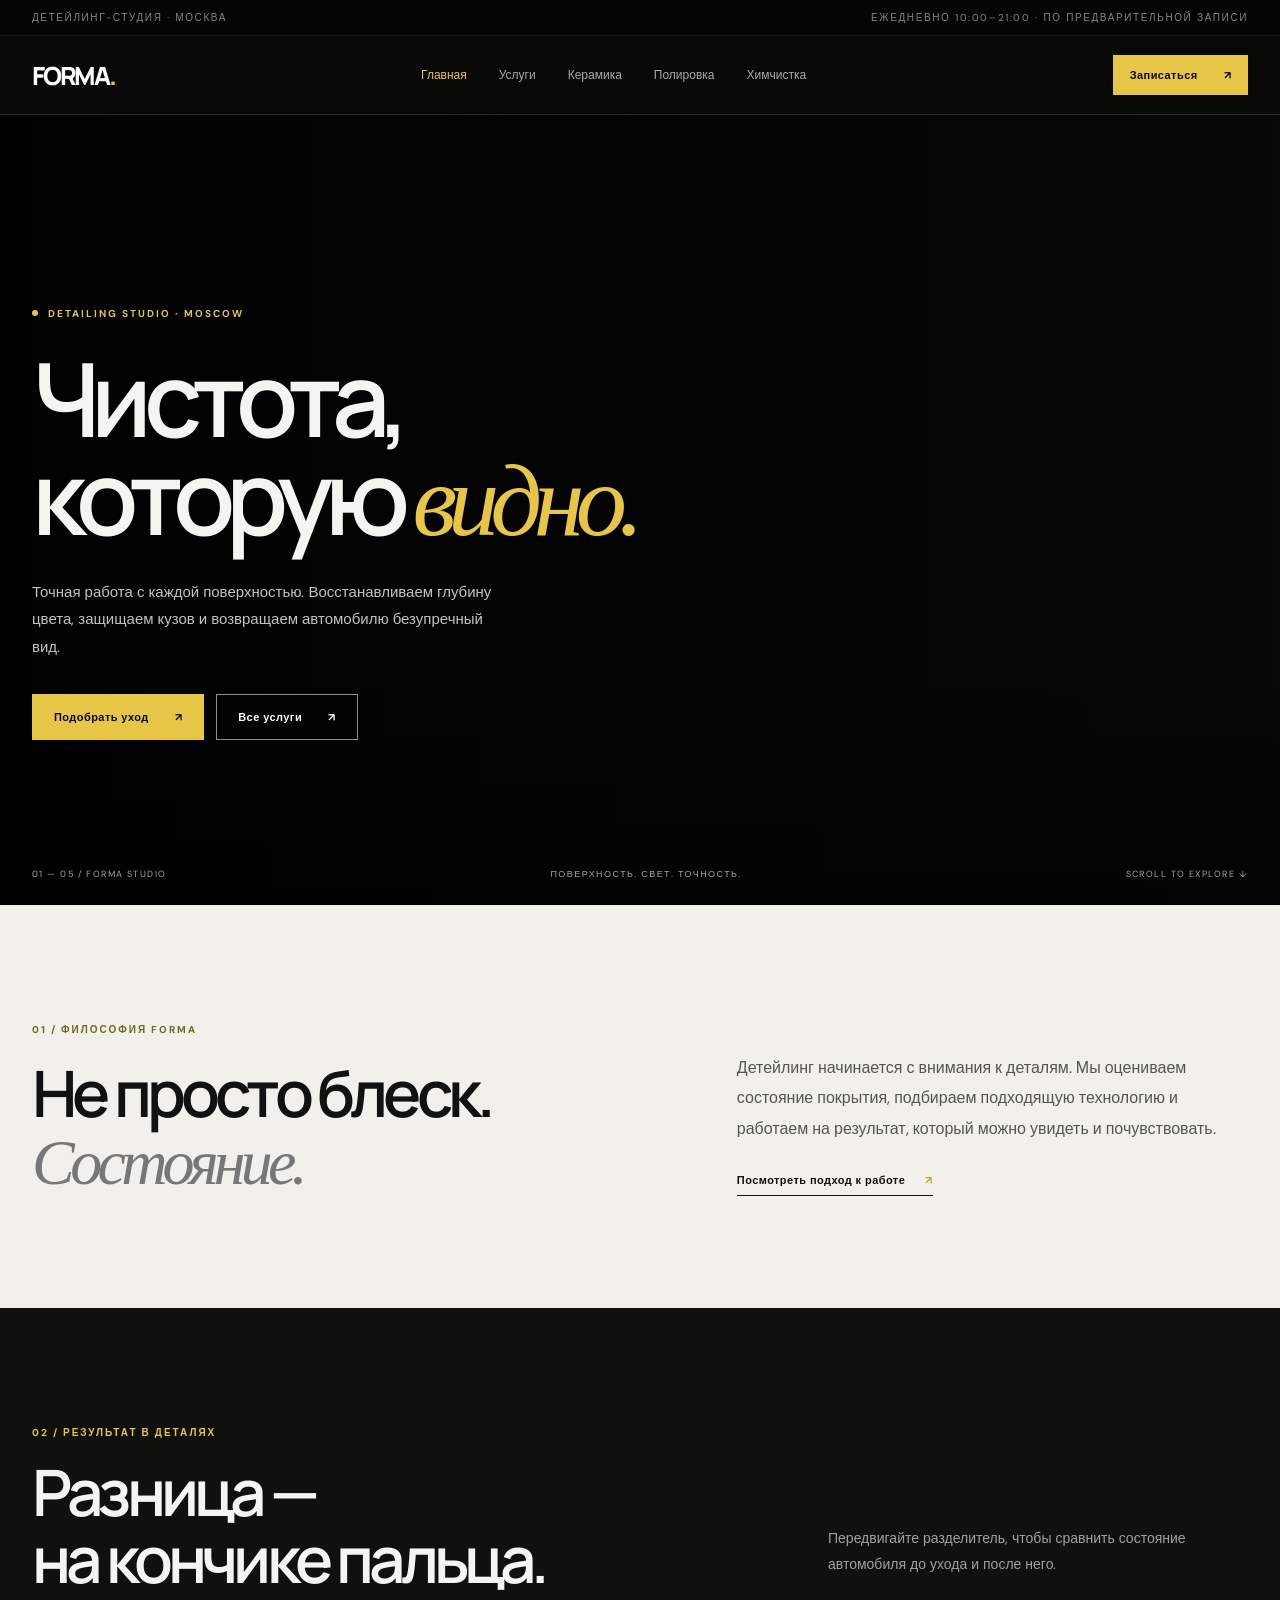
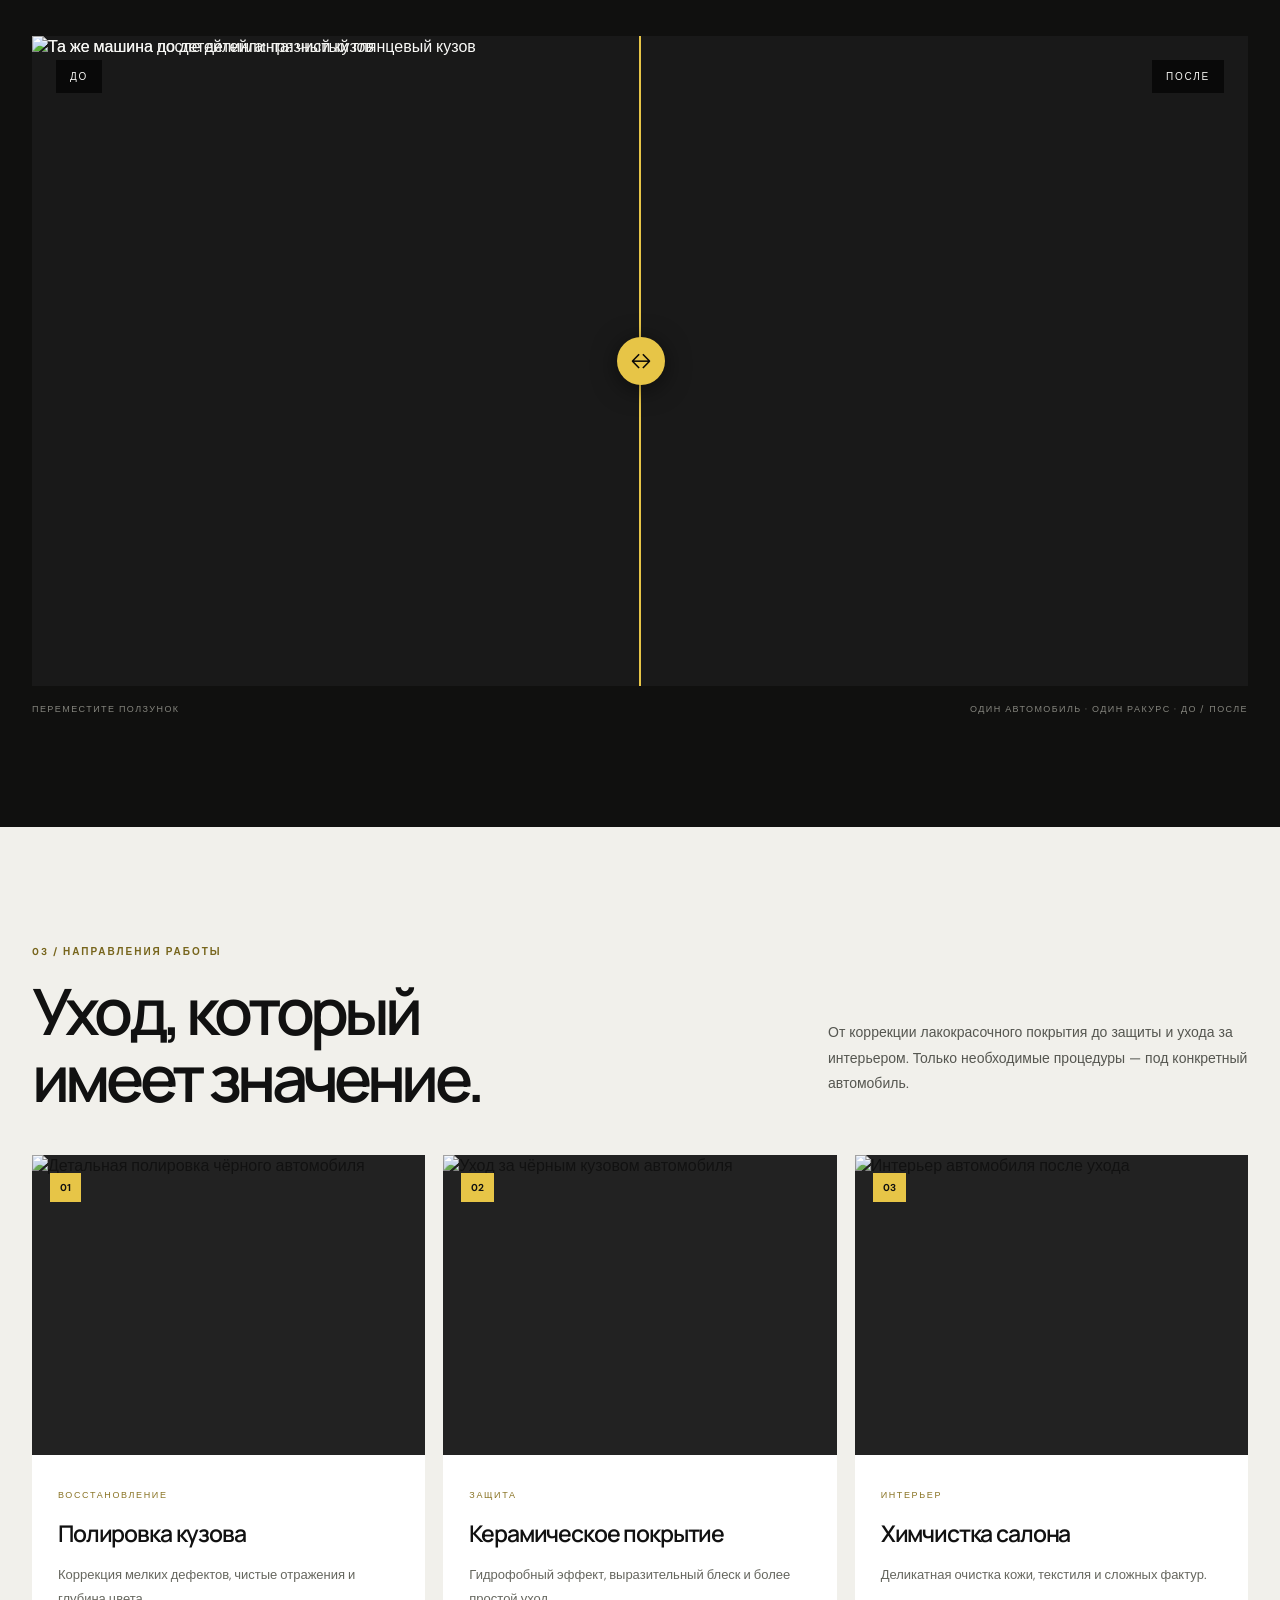
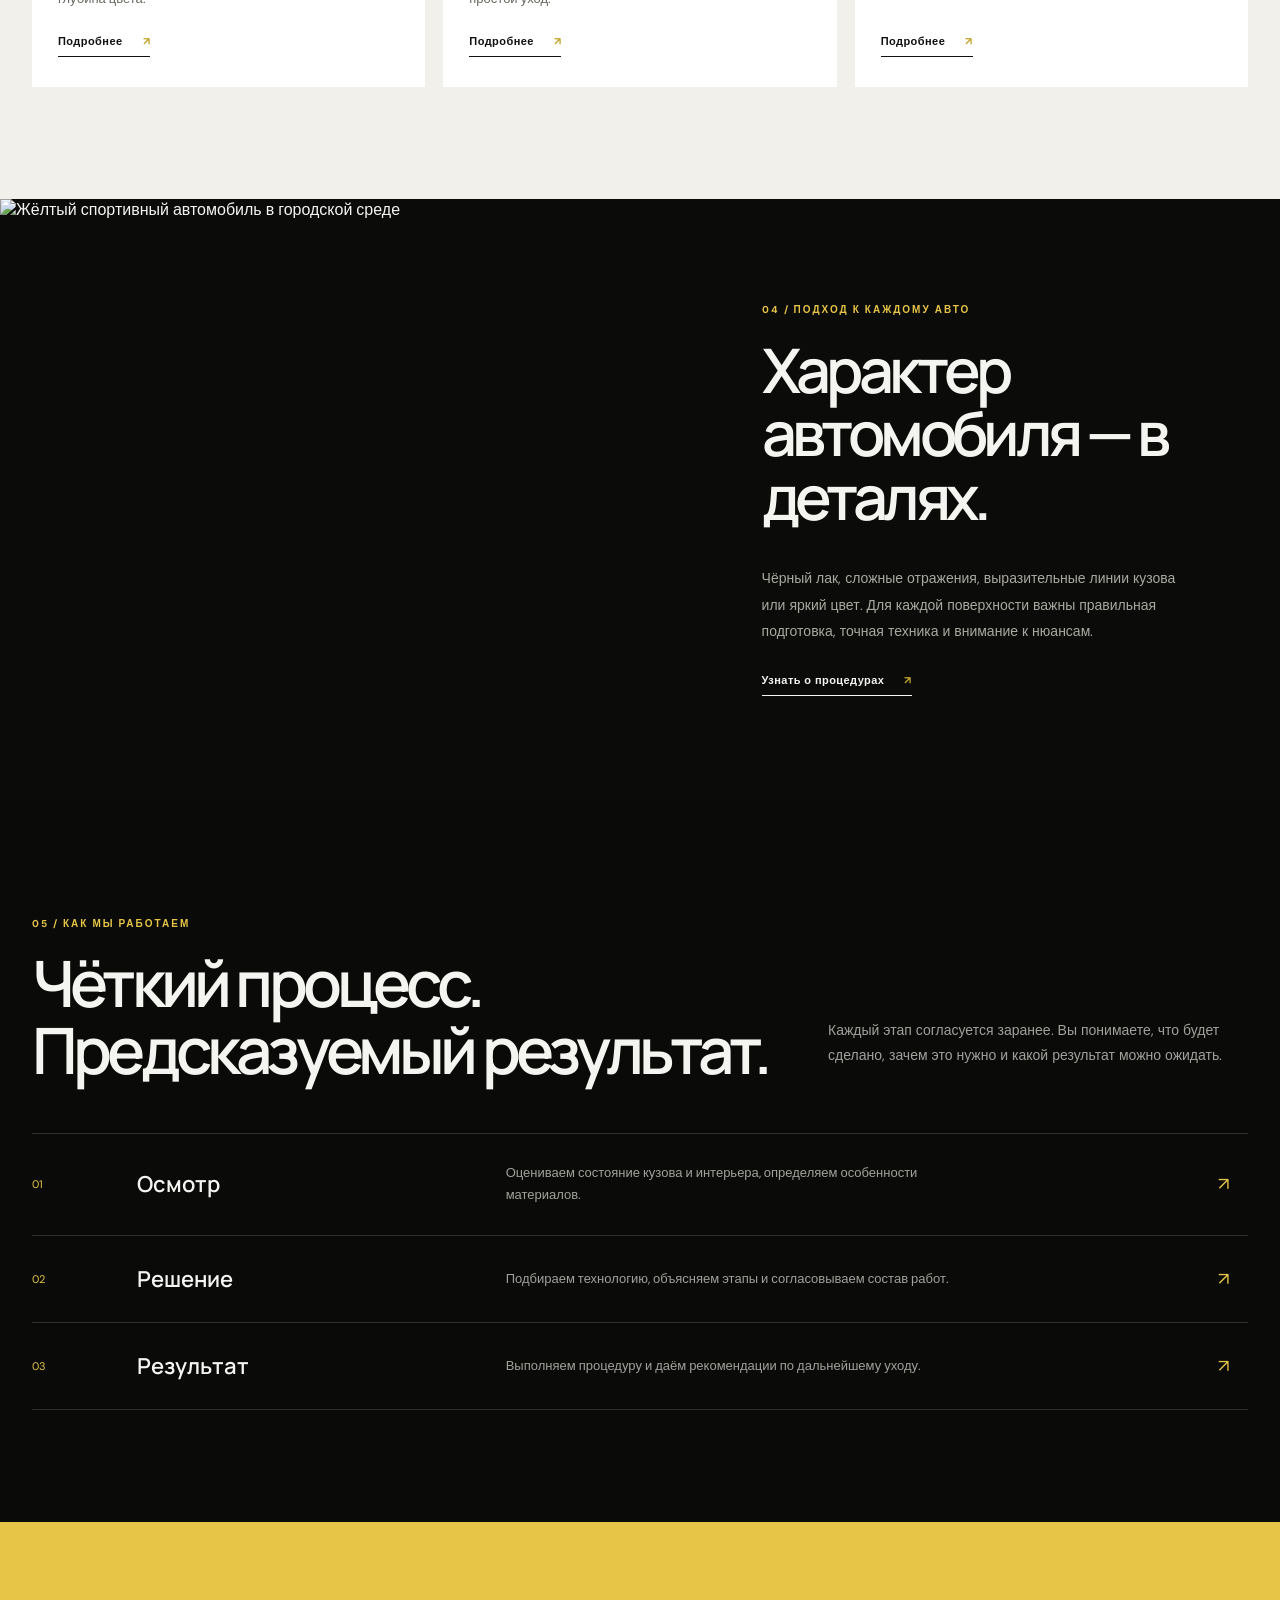
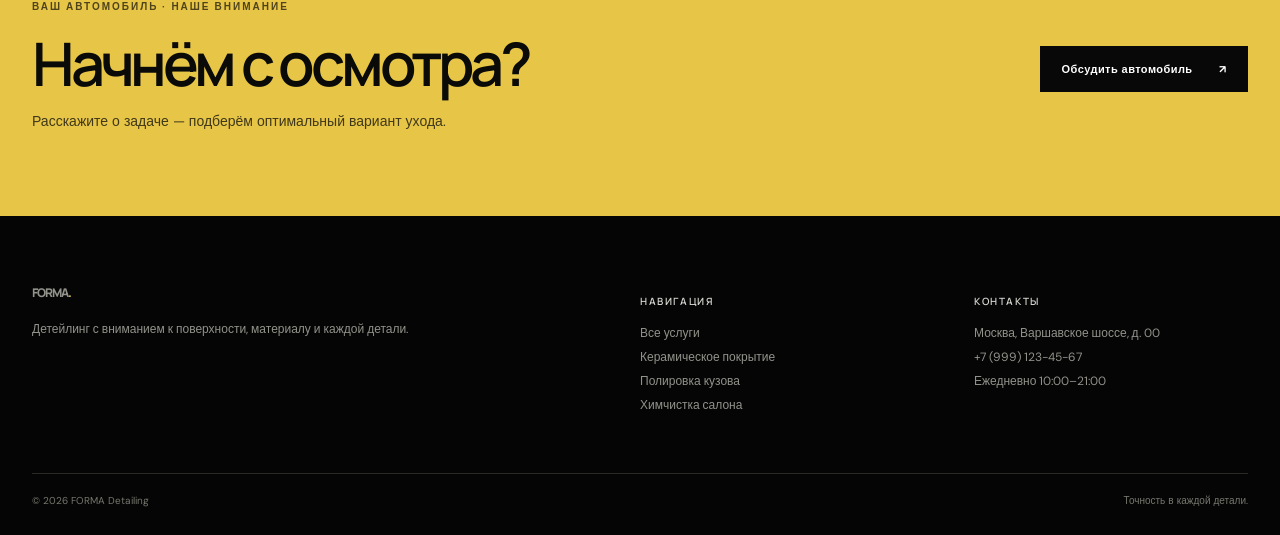
==== index.html @ 7f5dccc5 "Fix before and after comparison to use the same vehicle" ====
<!doctype html>
<html lang="ru">
<head>
  <meta charset="utf-8">
  <meta name="viewport" content="width=device-width,initial-scale=1">
  <title>FORMA Detailing — детейлинг и защита автомобиля в Москве</title>
  <meta name="description" content="Профессиональный детейлинг автомобилей в Москве: полировка кузова, керамическое покрытие и уход за интерьером. Точный подход к каждой поверхности.">
  <meta name="theme-color" content="#080808">
  <link rel="preconnect" href="https://fonts.googleapis.com">
  <link rel="preconnect" href="https://fonts.gstatic.com" crossorigin>
  <link href="https://fonts.googleapis.com/css2?family=DM+Sans:wght@400;500;600;700&family=Manrope:wght@400;500;600;700;800&display=swap" rel="stylesheet">
  <link rel="stylesheet" href="assets/css/style.css">
</head>
<body>
  <div class="topline"><div class="container"><span>Детейлинг-студия · Москва</span><span>Ежедневно 10:00–21:00 · По предварительной записи</span></div></div>
  <header class="header">
    <div class="container nav">
      <a class="logo" href="index.html" aria-label="FORMA — главная">FORMA<span>.</span></a>
      <button class="menu-toggle" aria-label="Открыть меню" aria-expanded="false">☰</button>
      <nav class="navlinks" aria-label="Основная навигация">
        <a class="active" href="index.html">Главная</a><a href="services.html">Услуги</a><a href="ceramic.html">Керамика</a><a href="polishing.html">Полировка</a><a href="interior.html">Химчистка</a>
      </nav>
      <button class="nav-cta" data-open-modal>Записаться <span>↗</span></button>
    </div>
  </header>
  <main>
    <section class="hero">
      <video class="hero-video" autoplay muted loop playsinline preload="metadata" poster="https://images.pexels.com/videos/6872095/pexels-photo-6872095.jpeg?auto=compress&cs=tinysrgb&w=1600">
        <source src="https://videos.pexels.com/video-files/6872070/6872070-hd_1920_1080_25fps.mp4" type="video/mp4">
      </video>
      <div class="hero-shade"></div>
      <div class="hero-content container">
        <div class="hero-copy">
          <span class="eyebrow"><i></i> DETAILING STUDIO · MOSCOW</span>
          <h1>Чистота,<br>которую <em>видно.</em></h1>
          <p>Точная работа с каждой поверхностью. Восстанавливаем глубину цвета, защищаем кузов и возвращаем автомобилю безупречный вид.</p>
          <div class="hero-actions"><button class="btn light" data-open-modal>Подобрать уход <span>↗</span></button><a class="btn outline" href="services.html">Все услуги <span>↗</span></a></div>
        </div>
      </div>
      <div class="hero-bottom container"><span>01 — 05 / FORMA STUDIO</span><span>ПОВЕРХНОСТЬ. СВЕТ. ТОЧНОСТЬ.</span><span>SCROLL TO EXPLORE ↓</span></div>
    </section>

    <section class="intro-section section">
      <div class="container intro-grid">
        <div><span class="eyebrow">01 / ФИЛОСОФИЯ FORMA</span><h2>Не просто блеск.<br><span>Состояние.</span></h2></div>
        <div class="intro-copy"><p>Детейлинг начинается с внимания к деталям. Мы оцениваем состояние покрытия, подбираем подходящую технологию и работаем на результат, который можно увидеть и почувствовать.</p><a class="text-link" href="services.html">Посмотреть подход к работе <span>↗</span></a></div>
      </div>
    </section>

    <section class="compare-section section">
      <div class="container">
        <div class="section-head"><div><span class="eyebrow">02 / РЕЗУЛЬТАТ В ДЕТАЛЯХ</span><h2>Разница —<br>на кончике пальца.</h2></div><p class="section-intro">Передвигайте разделитель, чтобы сравнить состояние автомобиля до ухода и после него.</p></div>
        <div class="compare" data-compare style="--split:50%">
          <img class="compare-after" src="https://turboflomobiledetailing.com/assets/gallery-exterior-D39Kp4Ha.jpg" alt="Та же машина после детейлинга: чистый глянцевый кузов">
          <div class="compare-before"><img src="https://turboflomobiledetailing.com/assets/gallery-exterior-D39Kp4Ha.jpg" alt="Та же машина до детейлинга: грязный кузов"></div>
          <span class="compare-label before-label">ДО</span><span class="compare-label after-label">ПОСЛЕ</span>
          <div class="compare-line"><span>↔</span></div>
          <input class="compare-range" type="range" min="0" max="100" value="50" aria-label="Сравнить состояние автомобиля до и после ухода">
        </div>
        <div class="compare-caption"><span>ПЕРЕМЕСТИТЕ ПОЛЗУНОК</span><span>ОДИН АВТОМОБИЛЬ · ОДИН РАКУРС · ДО / ПОСЛЕ</span></div>
      </div>
    </section>

    <section class="services-section section">
      <div class="container">
        <div class="section-head"><div><span class="eyebrow">03 / НАПРАВЛЕНИЯ РАБОТЫ</span><h2>Уход, который<br>имеет значение.</h2></div><p class="section-intro">От коррекции лакокрасочного покрытия до защиты и ухода за интерьером. Только необходимые процедуры — под конкретный автомобиль.</p></div>
        <div class="grid service-grid">
          <article class="card"><a class="card-image" href="polishing.html"><img src="https://images.pexels.com/videos/6159281/pexels-photo-6159281.jpeg?auto=compress&cs=tinysrgb&w=1000" alt="Детальная полировка чёрного автомобиля"><span>01</span></a><div class="card-body"><span class="card-kicker">ВОССТАНОВЛЕНИЕ</span><h3>Полировка кузова</h3><p>Коррекция мелких дефектов, чистые отражения и глубина цвета.</p><a class="text-link" href="polishing.html">Подробнее <span>↗</span></a></div></article>
          <article class="card"><a class="card-image" href="ceramic.html"><img src="https://images.pexels.com/photos/4870740/pexels-photo-4870740.jpeg?auto=compress&cs=tinysrgb&w=1000" alt="Уход за чёрным кузовом автомобиля"><span>02</span></a><div class="card-body"><span class="card-kicker">ЗАЩИТА</span><h3>Керамическое покрытие</h3><p>Гидрофобный эффект, выразительный блеск и более простой уход.</p><a class="text-link" href="ceramic.html">Подробнее <span>↗</span></a></div></article>
          <article class="card"><a class="card-image" href="interior.html"><img src="https://images.pexels.com/photos/34404465/pexels-photo-34404465.jpeg?auto=compress&cs=tinysrgb&w=1000" alt="Интерьер автомобиля после ухода"><span>03</span></a><div class="card-body"><span class="card-kicker">ИНТЕРЬЕР</span><h3>Химчистка салона</h3><p>Деликатная очистка кожи, текстиля и сложных фактур.</p><a class="text-link" href="interior.html">Подробнее <span>↗</span></a></div></article>
        </div>
      </div>
    </section>

    <section class="feature-section">
      <div class="feature-image"><img src="https://images.pexels.com/photos/17658685/pexels-photo-17658685.jpeg?auto=compress&cs=tinysrgb&w=1600" alt="Жёлтый спортивный автомобиль в городской среде"></div>
      <div class="feature-copy"><span class="eyebrow">04 / ПОДХОД К КАЖДОМУ АВТО</span><h2>Характер автомобиля — в деталях.</h2><p>Чёрный лак, сложные отражения, выразительные линии кузова или яркий цвет. Для каждой поверхности важны правильная подготовка, точная техника и внимание к нюансам.</p><a class="text-link" href="services.html">Узнать о процедурах <span>↗</span></a></div>
    </section>

    <section class="process-section section">
      <div class="container"><div class="section-head"><div><span class="eyebrow">05 / КАК МЫ РАБОТАЕМ</span><h2>Чёткий процесс.<br>Предсказуемый результат.</h2></div><p class="section-intro">Каждый этап согласуется заранее. Вы понимаете, что будет сделано, зачем это нужно и какой результат можно ожидать.</p></div>
        <div class="process-list"><div class="process-item"><span>01</span><h3>Осмотр</h3><p>Оцениваем состояние кузова и интерьера, определяем особенности материалов.</p><b>↗</b></div><div class="process-item"><span>02</span><h3>Решение</h3><p>Подбираем технологию, объясняем этапы и согласовываем состав работ.</p><b>↗</b></div><div class="process-item"><span>03</span><h3>Результат</h3><p>Выполняем процедуру и даём рекомендации по дальнейшему уходу.</p><b>↗</b></div></div>
      </div>
    </section>

    <section class="cta-section"><div class="container cta-inner"><div><span class="eyebrow">ВАШ АВТОМОБИЛЬ · НАШЕ ВНИМАНИЕ</span><h2>Начнём с осмотра?</h2><p>Расскажите о задаче — подберём оптимальный вариант ухода.</p></div><button class="btn light" data-open-modal>Обсудить автомобиль <span>↗</span></button></div></section>
  </main>
  <footer class="footer"><div class="container"><div class="footer-grid"><div><a class="logo" href="index.html">FORMA<span>.</span></a><p>Детейлинг с вниманием к поверхности, материалу и каждой детали.</p></div><div><h4>НАВИГАЦИЯ</h4><p><a href="services.html">Все услуги</a><br><a href="ceramic.html">Керамическое покрытие</a><br><a href="polishing.html">Полировка кузова</a><br><a href="interior.html">Химчистка салона</a></p></div><div><h4>КОНТАКТЫ</h4><p>Москва, Варшавское шоссе, д. 00<br>+7 (999) 123-45-67<br>Ежедневно 10:00–21:00</p></div></div><div class="footer-bottom"><span>© <span data-year></span> FORMA Detailing</span><span>Точность в каждой детали.</span></div></div></footer>
  <div class="mobile-cta"><button class="btn light" data-open-modal>Записаться на консультацию</button></div>
  <div class="modal" role="dialog" aria-modal="true" aria-label="Запись на услугу"><div class="modal-panel"><button class="modal-close" data-close-modal aria-label="Закрыть">×</button><span class="eyebrow">FORMA · ЗАПИСЬ</span><h2>Обсудим ваш автомобиль?</h2><p class="section-intro">Оставьте контакты — администратор свяжется с вами и поможет подобрать услугу.</p><form class="form-grid" data-lead-form><label>Ваше имя<input required name="name" placeholder="Как к вам обращаться"></label><label>Телефон<input required name="phone" type="tel" placeholder="+7 (___) ___-__-__"></label><label>Какая услуга интересует?<select name="service"><option>Пока не определился</option><option>Полировка кузова</option><option>Керамическое покрытие</option><option>Химчистка салона</option></select></label><label>Комментарий<textarea name="message" placeholder="Марка автомобиля и ваши пожелания"></textarea></label><button class="btn" type="submit">Отправить заявку</button><div class="form-success">Спасибо! Форма демонстрационная: заявка не отправляется на сервер.</div></form></div></div>
  <script src="assets/js/main.js"></script>
</body>
</html>
---- assets/css/style.css ----
@import url('https://fonts.googleapis.com/css2?family=DM+Sans:wght@400;500;600;700&family=Manrope:wght@400;500;600;700;800&display=swap');
:root{--ink:#f4f4f1;--muted:#a1a19b;--paper:#0a0a09;--surface:#141412;--white:#fff;--accent:#e7c547;--line:rgba(255,255,255,.15);--dark:#050505;--serif:Georgia,serif}
*{box-sizing:border-box}
html{scroll-behavior:smooth}
body{margin:0;background:var(--paper);color:var(--ink);font-family:'DM Sans',sans-serif}
a{color:inherit;text-decoration:none}
img,video{display:block;width:100%;object-fit:cover}
button,input,textarea,select{font:inherit}
button{color:inherit}
.container{width:min(1240px,calc(100% - 64px));margin:auto}
.topline{background:#050505;color:#85857f;font-size:10px;letter-spacing:.16em;text-transform:uppercase;padding:11px 0;border-bottom:1px solid rgba(255,255,255,.08)}
.topline .container{display:flex;justify-content:space-between;gap:20px}
.header{position:sticky;top:0;z-index:30;background:rgba(8,8,7,.88);backdrop-filter:blur(18px);border-bottom:1px solid var(--line)}
.nav{height:78px;display:flex;align-items:center;justify-content:space-between;gap:26px}
.logo{font:800 25px Manrope,sans-serif;letter-spacing:-.09em;color:#fff}
.logo span{color:var(--accent)}
.navlinks{display:flex;gap:32px;font-size:12px;color:#aaa}
.navlinks a{transition:color .2s}
.navlinks a:hover,.navlinks a.active{color:var(--accent)}
.nav-cta,.btn{display:inline-flex;align-items:center;justify-content:center;gap:26px;background:var(--accent);color:#090909;padding:15px 21px;border:1px solid var(--accent);cursor:pointer;font-size:11px;font-weight:700;letter-spacing:.04em;transition:background .2s,color .2s,transform .2s}
.nav-cta{padding:12px 16px}
.nav-cta:hover,.btn:hover{background:#f2d86e;transform:translateY(-2px)}
.menu-toggle{display:none;background:none;border:0;font-size:24px}
.eyebrow{display:inline-flex;align-items:center;gap:10px;font-size:10px;letter-spacing:.2em;text-transform:uppercase;color:var(--accent);font-weight:700}
.eyebrow i{display:inline-block;width:6px;height:6px;border-radius:50%;background:var(--accent)}
.hero{height:min(790px,calc(100vh - 100px));min-height:650px;position:relative;display:flex;align-items:center;overflow:hidden;background:#080808}
.hero-video,.hero-shade{position:absolute;inset:0;width:100%;height:100%}
.hero-video{object-fit:cover;object-position:center 48%;filter:brightness(.58) saturate(.72)}
.hero-shade{background:linear-gradient(90deg,rgba(0,0,0,.88) 0%,rgba(0,0,0,.55) 42%,rgba(0,0,0,.1) 100%),linear-gradient(0deg,rgba(0,0,0,.66),transparent 30%)}
.hero-content{position:relative;z-index:2;padding-top:20px}
.hero-copy{max-width:650px}
.hero h1{font:600 clamp(58px,8vw,112px)/.96 Manrope,sans-serif;letter-spacing:-.085em;margin:28px 0}
.hero h1 em{font-family:var(--serif);font-weight:400;color:var(--accent)}
.hero p{max-width:480px;color:#c4c4bd;line-height:1.85;font-size:15px}
.hero-actions{display:flex;gap:12px;margin-top:32px;flex-wrap:wrap}
.btn.outline{background:rgba(0,0,0,.15);color:#fff;border-color:rgba(255,255,255,.55)}
.btn.outline:hover{background:#fff;color:#090909}
.hero-bottom{position:absolute;z-index:2;bottom:25px;left:50%;transform:translateX(-50%);display:flex;justify-content:space-between;color:#a5a59f;font-size:9px;letter-spacing:.16em}
.section{padding:112px 0}
.intro-section{background:#f1f0eb;color:#111}
.intro-grid{display:grid;grid-template-columns:1.1fr .9fr;gap:80px;align-items:end}
.intro-section .eyebrow{color:#77651c}
.intro-section h2,.section h2{font:600 clamp(38px,5vw,66px)/1.04 Manrope;letter-spacing:-.075em;margin:22px 0 0}
.intro-section h2 span{font-family:Georgia,serif;font-weight:400;font-style:italic;color:#777}
.intro-copy p{max-width:500px;color:#555650;font-size:16px;line-height:1.9;margin:0 0 24px}
.text-link{display:inline-flex;align-items:center;gap:20px;font-size:11px;font-weight:700;letter-spacing:.04em;border-bottom:1px solid currentColor;padding-bottom:8px}
.text-link span{color:#c4a52d}
.section-head{display:flex;justify-content:space-between;align-items:end;gap:40px;margin-bottom:44px}
.section-head h2{margin-top:18px}
.section-intro{max-width:420px;color:var(--muted);line-height:1.85;font-size:14px}
.compare-section{background:#10100f}
.compare{height:clamp(300px,53vw,650px);position:relative;overflow:hidden;background:#191919;--split:50%;isolation:isolate}
.compare>img,.compare-before,.compare-before img{position:absolute;inset:0;width:100%;height:100%;object-fit:cover}
.compare>img{filter:saturate(.7) contrast(1.05)}
.compare-before{width:var(--split);overflow:hidden;z-index:2;border-right:1px solid var(--accent)}
.compare-before img{width:calc(100vw - 64px);max-width:1240px;object-position:center}
.compare-label{position:absolute;top:24px;z-index:3;background:rgba(0,0,0,.65);padding:10px 14px;font-size:10px;letter-spacing:.18em}
.before-label{left:24px}.after-label{right:24px}
.compare-line{position:absolute;z-index:4;left:var(--split);top:0;bottom:0;width:1px;background:var(--accent);pointer-events:none}
.compare-line span{position:absolute;left:50%;top:50%;transform:translate(-50%,-50%);display:grid;place-items:center;width:48px;height:48px;border-radius:50%;background:var(--accent);color:#080808;font-size:20px;box-shadow:0 4px 24px #0008}
.compare-range{position:absolute;z-index:5;inset:0;width:100%;height:100%;opacity:0;cursor:ew-resize;margin:0}
.compare-caption{display:flex;justify-content:space-between;margin-top:17px;color:#85857e;font-size:9px;letter-spacing:.16em}
.services-section{background:#f1f0eb;color:#111}
.services-section .eyebrow{color:#77651c}
.services-section .section-intro{color:#555650}
.grid{display:grid;grid-template-columns:repeat(3,1fr);gap:18px}
.card{background:#fff;min-width:0}
.card-image{height:300px;overflow:hidden;display:block;position:relative;background:#222}
.card-image img{height:100%;transition:transform .6s;filter:saturate(.72)}
.card:hover .card-image img{transform:scale(1.045)}
.card-image>span{position:absolute;left:18px;top:18px;background:var(--accent);color:#111;padding:8px 10px;font-size:10px;font-weight:700}
.card-body{padding:27px 26px 30px}
.card-kicker{font-size:9px;text-transform:uppercase;letter-spacing:.18em;color:#8a7425}
.card h3{font:600 23px Manrope;letter-spacing:-.05em;margin:14px 0}
.card p{font-size:13px;line-height:1.8;color:#66675f;min-height:48px}
.card .text-link{margin-top:10px}
.feature-section{display:grid;grid-template-columns:1.05fr .95fr;min-height:600px;background:#0b0b0a}
.feature-image{min-height:520px;overflow:hidden}
.feature-image img{height:100%;filter:saturate(.72);transition:transform 1s}
.feature-section:hover .feature-image img{transform:scale(1.025)}
.feature-copy{padding:90px clamp(36px,7vw,110px);display:flex;flex-direction:column;justify-content:center;align-items:flex-start}
.feature-copy h2{font:600 clamp(38px,4.8vw,62px)/1.04 Manrope;letter-spacing:-.075em;margin:22px 0}
.feature-copy p{max-width:440px;color:#aaa99f;font-size:14px;line-height:1.9;margin-bottom:28px}
.process-section{background:#0a0a09}
.process-list{border-top:1px solid var(--line);margin-top:50px}
.process-item{display:grid;grid-template-columns:80px 1fr 2fr 30px;align-items:center;gap:25px;padding:28px 0;border-bottom:1px solid var(--line)}
.process-item>span{font-size:11px;color:var(--accent)}
.process-item h3{font:600 22px Manrope;margin:0}
.process-item p{color:var(--muted);font-size:13px;line-height:1.7;max-width:480px;margin:0}
.process-item b{font-size:18px;color:var(--accent);font-weight:400}
.cta-section{background:var(--accent);color:#0a0a09;padding:72px 0}
.cta-inner{display:flex;justify-content:space-between;align-items:center;gap:40px}
.cta-inner .eyebrow{color:#4f431a}
.cta-inner h2{font:600 clamp(38px,5vw,60px)/1.02 Manrope;letter-spacing:-.07em;margin:18px 0}
.cta-inner p{font-size:14px;color:#403819}
.cta-inner .btn{background:#080808;border-color:#080808;color:#fff;white-space:nowrap}
.footer{background:#050505;color:#eee;padding:65px 0 28px}
.footer-grid{display:grid;grid-template-columns:2fr 1fr 1fr;gap:60px}
.footer p,.footer a{color:#92928b;font-size:12px;line-height:2}
.footer h4{font:600 10px Manrope;letter-spacing:.16em;color:#d4d4ce}
.footer-bottom{border-top:1px solid #292925;margin-top:44px;padding-top:20px;color:#77776f;font-size:10px;display:flex;justify-content:space-between}
.modal{position:fixed;inset:0;background:rgba(0,0,0,.82);z-index:60;display:none;align-items:center;justify-content:center;padding:20px}
.modal.open{display:flex}
.modal-panel{background:#f1f0eb;color:#111;width:min(520px,100%);padding:38px;position:relative;max-height:90vh;overflow:auto}
.modal-close{position:absolute;right:18px;top:14px;background:none;border:0;color:#111;font-size:25px;cursor:pointer}
.modal-panel h2{font:600 30px Manrope;letter-spacing:-.05em;margin:10px 0}
.form-grid{display:grid;gap:13px;margin-top:24px}
.form-grid label{font-size:11px;color:#5e5e57}
.form-grid input,.form-grid textarea,.form-grid select{width:100%;border:1px solid #d3d1c9;background:#fff;color:#111;padding:13px;margin-top:6px;outline:none}
.form-grid textarea{min-height:90px;resize:vertical}
.form-success{display:none;background:#e7c547;color:#111;padding:14px;font-size:13px;margin-top:14px}
.mobile-cta{display:none}
@media(max-width:850px){
 .container{width:min(100% - 36px,680px)}
 .nav{height:70px}.menu-toggle{display:block}
 .navlinks{display:none;position:absolute;top:70px;left:0;right:0;background:#090909;padding:24px;flex-direction:column;gap:22px;border-bottom:1px solid var(--line)}
 .navlinks.open{display:flex}.nav-cta{display:none}
 .hero{min-height:660px;height:calc(100svh - 96px)}.hero-video{object-position:58% center}
 .hero-bottom{width:calc(100% - 36px);font-size:8px}.hero-bottom span:nth-child(2){display:none}
 .section{padding:78px 0}.intro-grid{grid-template-columns:1fr;gap:30px}.section-head{display:block}.section-intro{margin-top:22px}
 .grid{grid-template-columns:1fr 1fr}.card-image{height:230px}
 .feature-section{grid-template-columns:1fr}.feature-image{min-height:380px;height:55vw}.feature-copy{padding:55px 28px 70px}
 .process-item{grid-template-columns:40px 1fr 30px;gap:15px}.process-item p{grid-column:2/3;grid-row:2}
 .cta-inner{align-items:flex-start;flex-direction:column}.footer-grid{grid-template-columns:1fr 1fr;gap:35px}.footer-grid>div:first-child{grid-column:1/-1}
 .mobile-cta{display:block;position:fixed;bottom:12px;left:12px;right:12px;z-index:40}.mobile-cta .btn{width:100%;box-shadow:0 6px 25px #0008}
}
@media(max-width:560px){
 .container{width:calc(100% - 32px)}
 .topline .container span:last-child{display:none}
 .hero{min-height:620px}.hero h1{font-size:clamp(52px,14vw,74px)}.hero p{font-size:14px}
 .hero-bottom{bottom:18px}.hero-bottom span:last-child{display:none}
 .grid{grid-template-columns:1fr}.card-image{height:250px}
 .compare{height:390px}.compare-before img{width:calc(100vw - 32px)}
 .compare-caption{font-size:8px;gap:12px}.compare-caption span:last-child{text-align:right}
 .feature-image{height:90vw;min-height:300px}
 .process-item{grid-template-columns:32px 1fr 24px;padding:22px 0}
 .footer-grid{grid-template-columns:1fr}.footer-grid>div:first-child{grid-column:auto}
 .footer-bottom{display:block;line-height:2}.modal-panel{padding:30px 22px}
}
@media(prefers-reduced-motion:reduce){html{scroll-behavior:auto}*,*::before,*::after{animation-duration:.01ms!important;animation-iteration-count:1!important;transition-duration:.01ms!important}.hero-video{display:none}}

/* Shared interior-page components — monochrome FORMA system */
.page-hero{background:#10100f;color:#f4f4f1;padding:90px 0 82px;border-bottom:1px solid var(--line)}
.page-hero h1{font:600 clamp(42px,6vw,76px)/1.02 Manrope,sans-serif;letter-spacing:-.075em;max-width:950px;margin:24px 0}
.page-hero p{max-width:660px;color:#aaa99f;line-height:1.9;font-size:15px}
.breadcrumbs{font-size:9px;color:#77776f;letter-spacing:.14em;margin-bottom:34px}
.breadcrumbs a:hover{color:var(--accent)}
.content-layout{display:grid;grid-template-columns:minmax(0,1fr) 310px;gap:72px;align-items:start}
.content h2{font:600 32px/1.1 Manrope;letter-spacing:-.055em;margin:48px 0 16px;color:#f2f2ee}
.content h2:first-of-type{margin-top:18px}
.content h3{font:600 21px Manrope;margin:30px 0 10px;color:#f2f2ee}
.content p{color:#a3a39b;font-size:14px;line-height:1.95}
.content img{height:440px;margin:32px 0;object-fit:cover;filter:saturate(.72)}
.content small{color:#85857d}
.sidebox{background:#151513;border:1px solid var(--line);padding:30px;height:max-content;position:sticky;top:108px}
.sidebox h3{font:600 23px/1.15 Manrope;letter-spacing:-.04em;margin:18px 0 12px;color:#f4f4f1}
.sidebox p{color:#a3a39b;font-size:13px;line-height:1.8}
.price-list{border-top:1px solid var(--line);margin-top:30px}
.price-row{display:flex;justify-content:space-between;gap:20px;padding:18px 0;border-bottom:1px solid var(--line);font-size:12px;color:#c7c7c0}
.price-row strong{white-space:nowrap;color:var(--accent)}
.faq-item{border-bottom:1px solid var(--line);padding:20px 0}
.faq-item summary{cursor:pointer;font-weight:700;color:#f4f4f1}
.faq-item p{margin-bottom:0}
.split{display:grid;grid-template-columns:1fr 1fr;gap:70px;align-items:center}
.split img{height:510px}
.split-copy p{color:#aaa99f;font-size:14px;line-height:1.9}
.dark-band{background:#111110;color:#f4f4f1;padding:82px 0;border-top:1px solid var(--line);border-bottom:1px solid var(--line)}
.dark-band h2{font:600 clamp(34px,4vw,56px)/1.06 Manrope;letter-spacing:-.065em;max-width:720px;margin:20px 0}
.dark-band h3{font:600 21px Manrope}
.dark-band .section-intro{color:#a3a39b;line-height:1.8}
.stats{display:grid;grid-template-columns:repeat(3,1fr);border-top:1px solid var(--line);border-bottom:1px solid var(--line);margin-top:38px}
.stat{padding:24px 16px 24px 0}
.stat strong{display:block;font:700 28px Manrope;color:#f4f4f1}
.stat span{font-size:11px;color:#92928b}
.carousel{position:relative;overflow:hidden}
.carousel-track{display:flex;transition:transform .45s ease}
.slide{min-width:100%;display:grid;grid-template-columns:1fr 1fr;background:#151513}
.slide img{height:420px}
.slide-copy{padding:52px;display:flex;flex-direction:column;justify-content:center}
.slide-copy h3{font:600 32px Manrope;letter-spacing:-.05em;margin:15px 0}
.slide-copy p{color:#a3a39b;line-height:1.85;font-size:14px}
.carousel-controls{display:flex;gap:8px;position:absolute;right:20px;bottom:20px}
.carousel-controls button{width:42px;height:42px;border:0;background:var(--accent);color:#090909;cursor:pointer;font-size:18px}
@media(max-width:850px){.content-layout{grid-template-columns:1fr;gap:34px}.sidebox{position:static}.page-hero{padding:66px 0}.content img{height:340px}.slide{grid-template-columns:1fr}.slide img{height:280px}.slide-copy{padding:34px 26px 82px}.split{grid-template-columns:1fr;gap:30px}.split img{height:350px}}
@media(max-width:560px){.content h2{font-size:28px}.content img{height:260px}.stats{grid-template-columns:1fr 1fr}.stats .stat:last-child{grid-column:1/-1}.slide-copy h3{font-size:27px}}
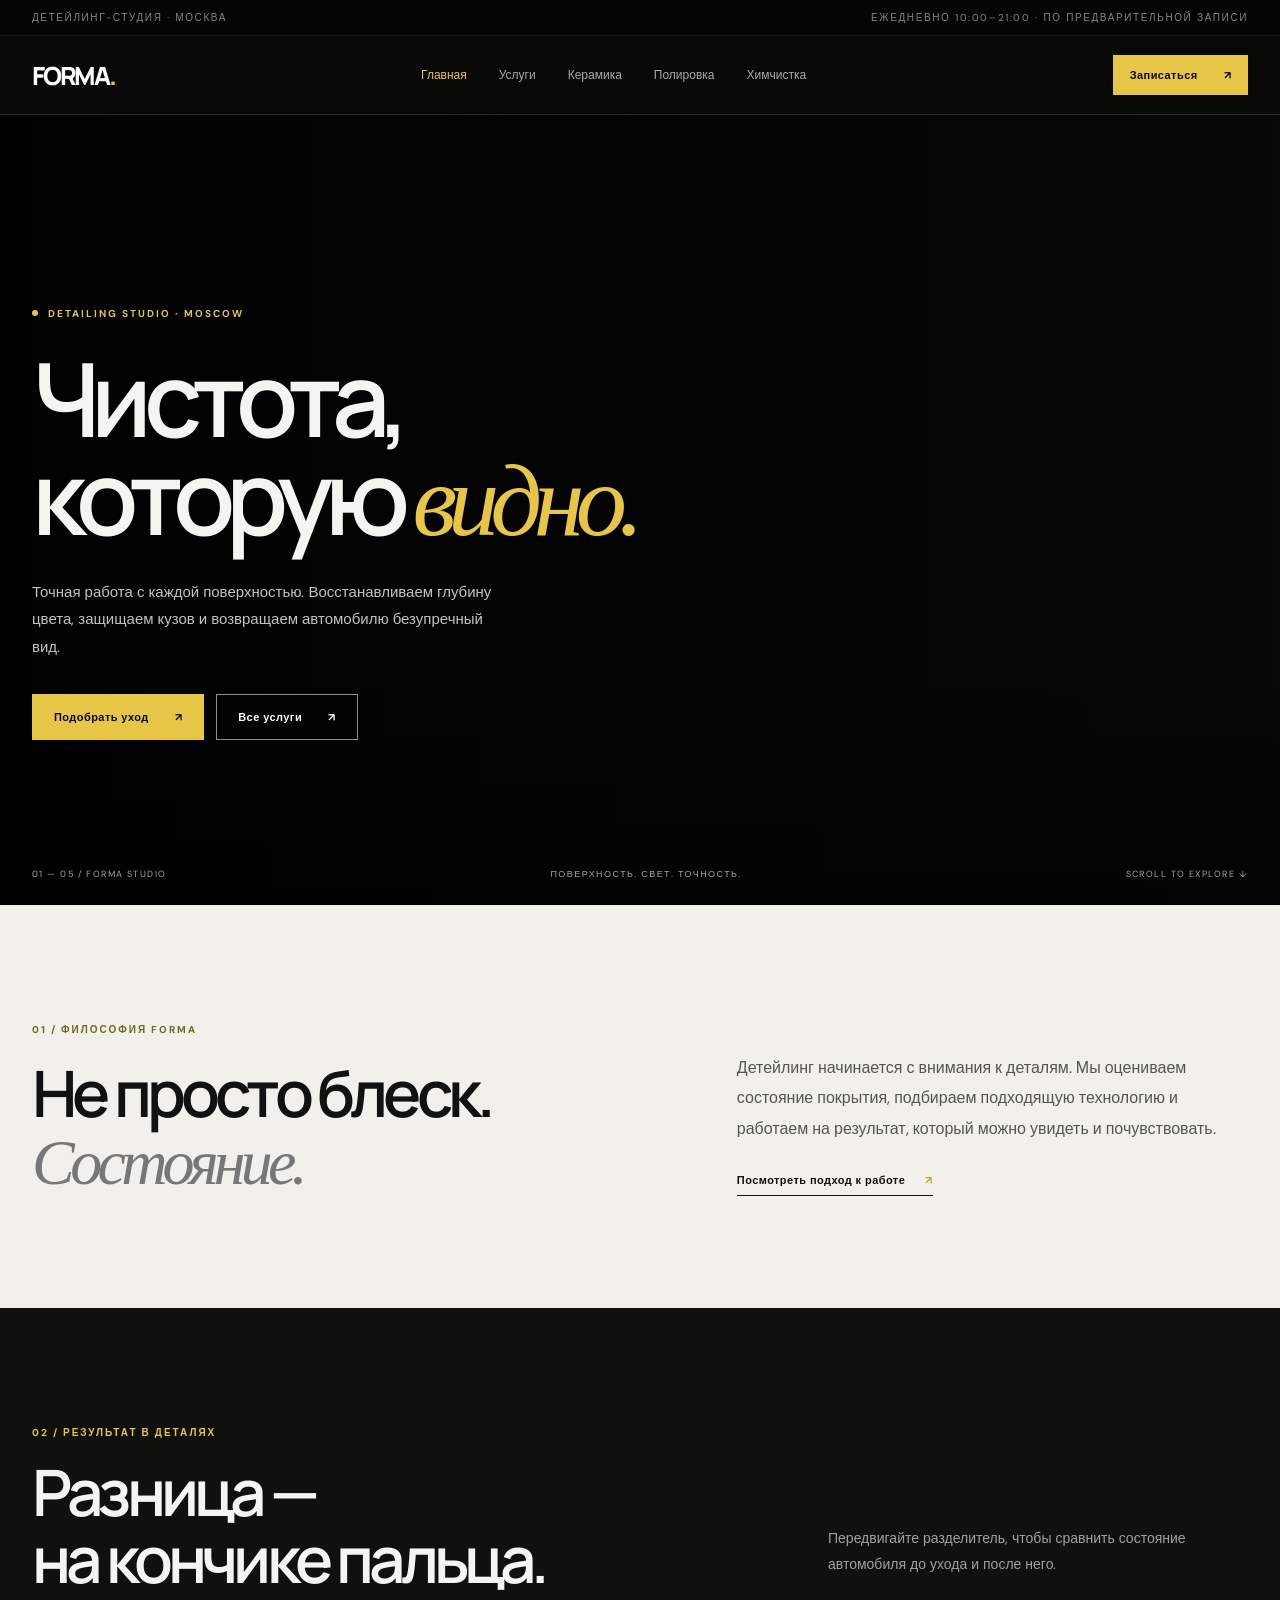
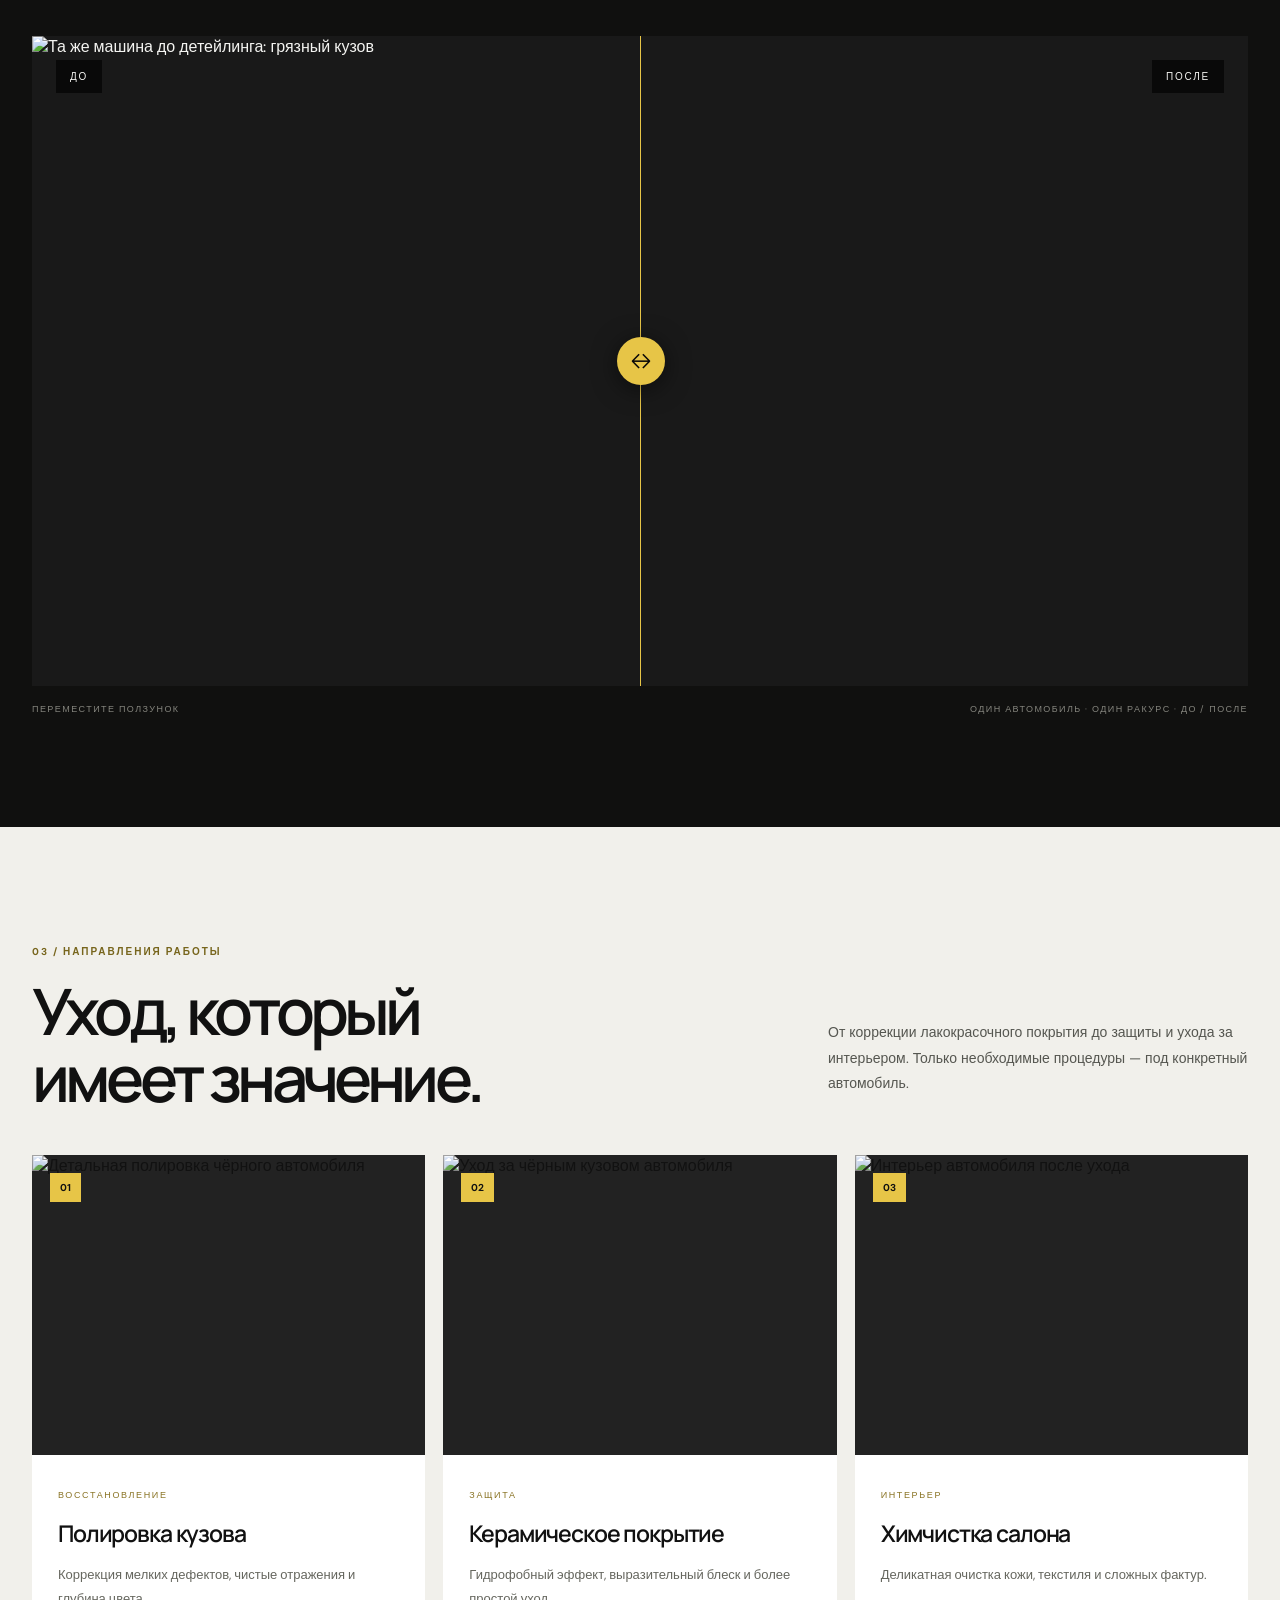
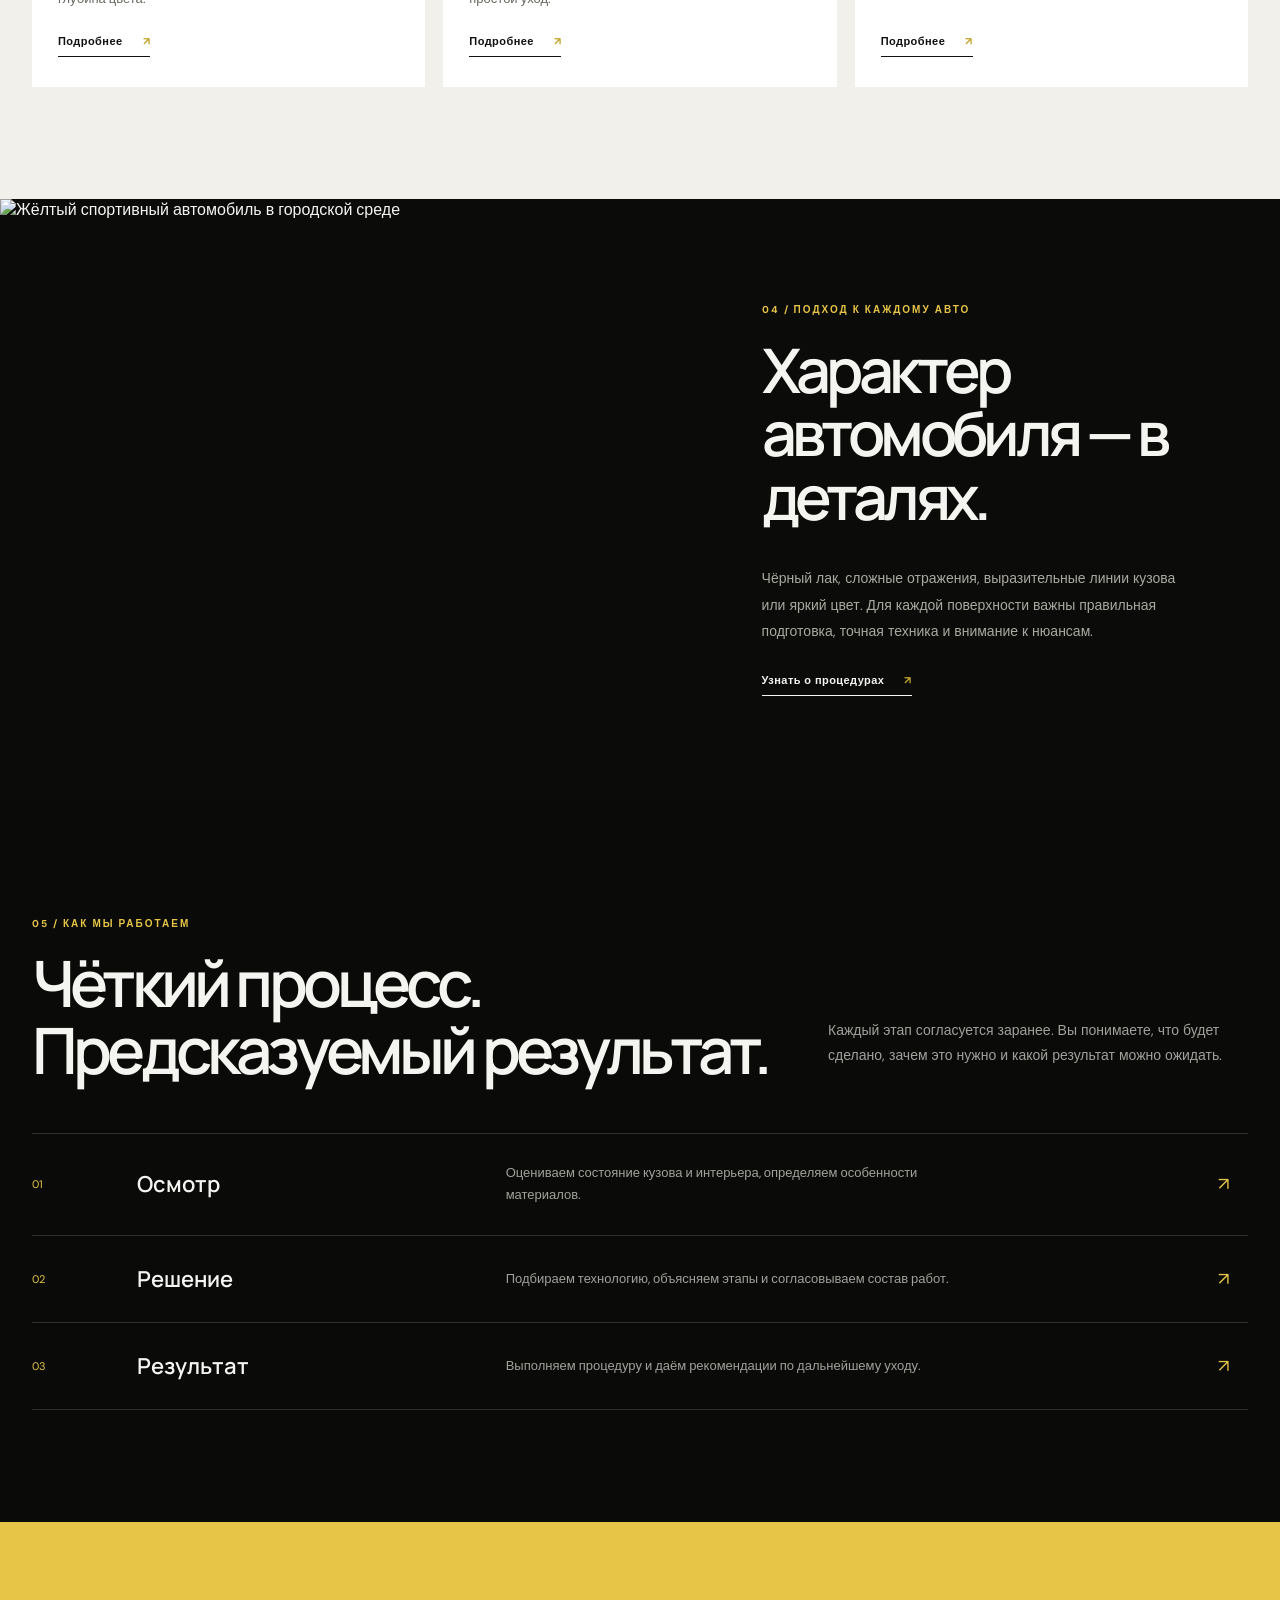
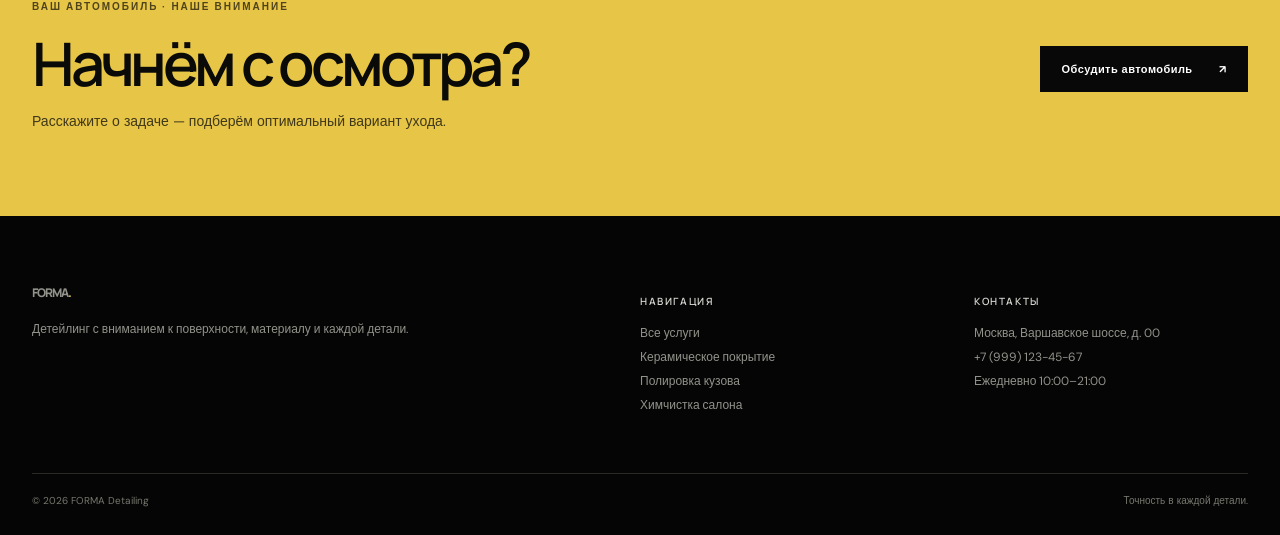
==== commit 4dd5a714: "Bust cached stylesheet after restoring site design" ====
--- a/index.html
+++ b/index.html
@@ -9,7 +9,7 @@
   <link rel="preconnect" href="https://fonts.googleapis.com">
   <link rel="preconnect" href="https://fonts.gstatic.com" crossorigin>
   <link href="https://fonts.googleapis.com/css2?family=DM+Sans:wght@400;500;600;700&family=Manrope:wght@400;500;600;700;800&display=swap" rel="stylesheet">
-  <link rel="stylesheet" href="assets/css/style.css">
+  <link rel="stylesheet" href="assets/css/style.css?v=20261126-2">
 </head>
 <body>
   <div class="topline"><div class="container"><span>Детейлинг-студия · Москва</span><span>Ежедневно 10:00–21:00 · По предварительной записи</span></div></div>
--- a/assets/css/style.css
+++ b/assets/css/style.css
@@ -183,3 +183,26 @@
 .carousel-controls button{width:42px;height:42px;border:0;background:var(--accent);color:#090909;cursor:pointer;font-size:18px}
 @media(max-width:850px){.content-layout{grid-template-columns:1fr;gap:34px}.sidebox{position:static}.page-hero{padding:66px 0}.content img{height:340px}.slide{grid-template-columns:1fr}.slide img{height:280px}.slide-copy{padding:34px 26px 82px}.split{grid-template-columns:1fr;gap:30px}.split img{height:350px}}
 @media(max-width:560px){.content h2{font-size:28px}.content img{height:260px}.stats{grid-template-columns:1fr 1fr}.stats .stat:last-child{grid-column:1/-1}.slide-copy h3{font-size:27px}}
+
+
+/* Keep the before/after comparison layers aligned to the same frame. */
+.compare>img{
+  left:-100%;
+  width:200%;
+  max-width:none;
+  height:100%;
+  object-fit:cover;
+  object-position:center;
+}
+.compare-before{
+  width:100%;
+  clip-path:inset(0 calc(100% - var(--split)) 0 0);
+}
+.compare-before img{
+  left:0;
+  width:200%;
+  max-width:none;
+  height:100%;
+  object-fit:cover;
+  object-position:center;
+}
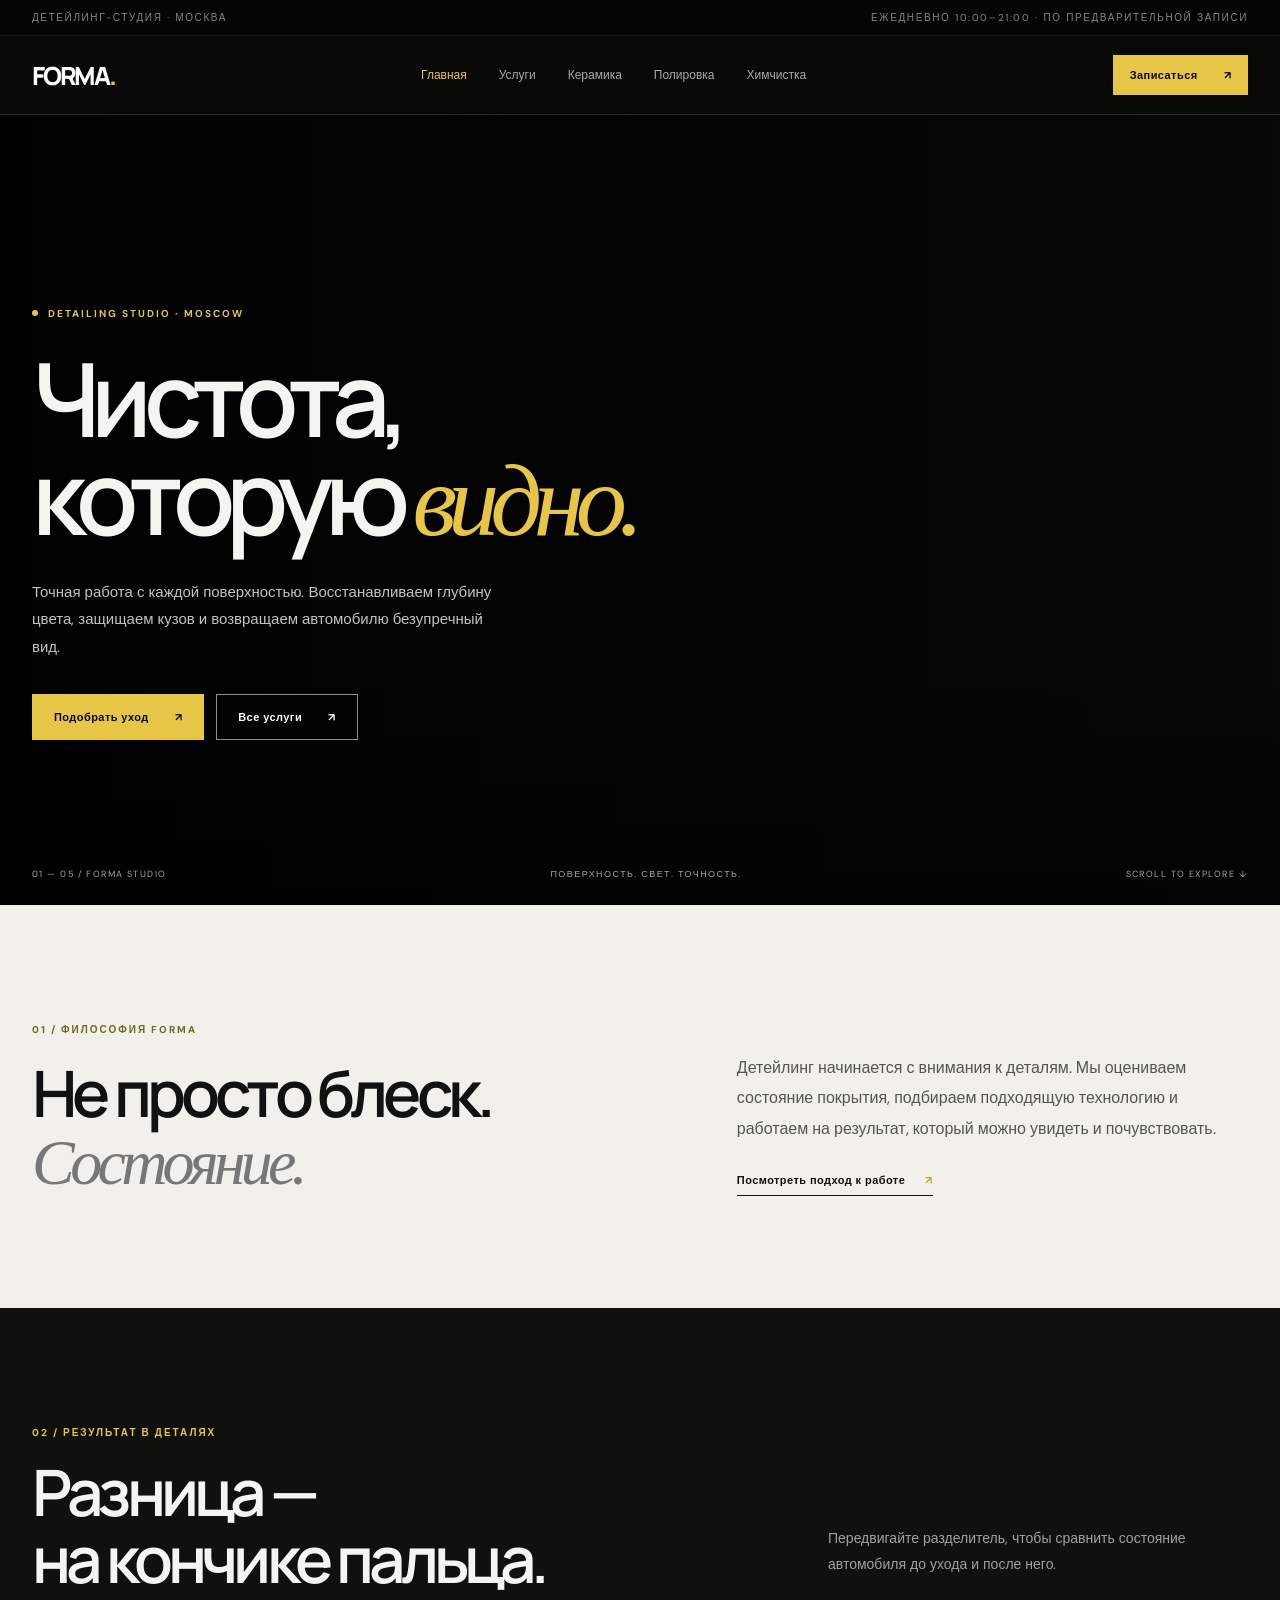
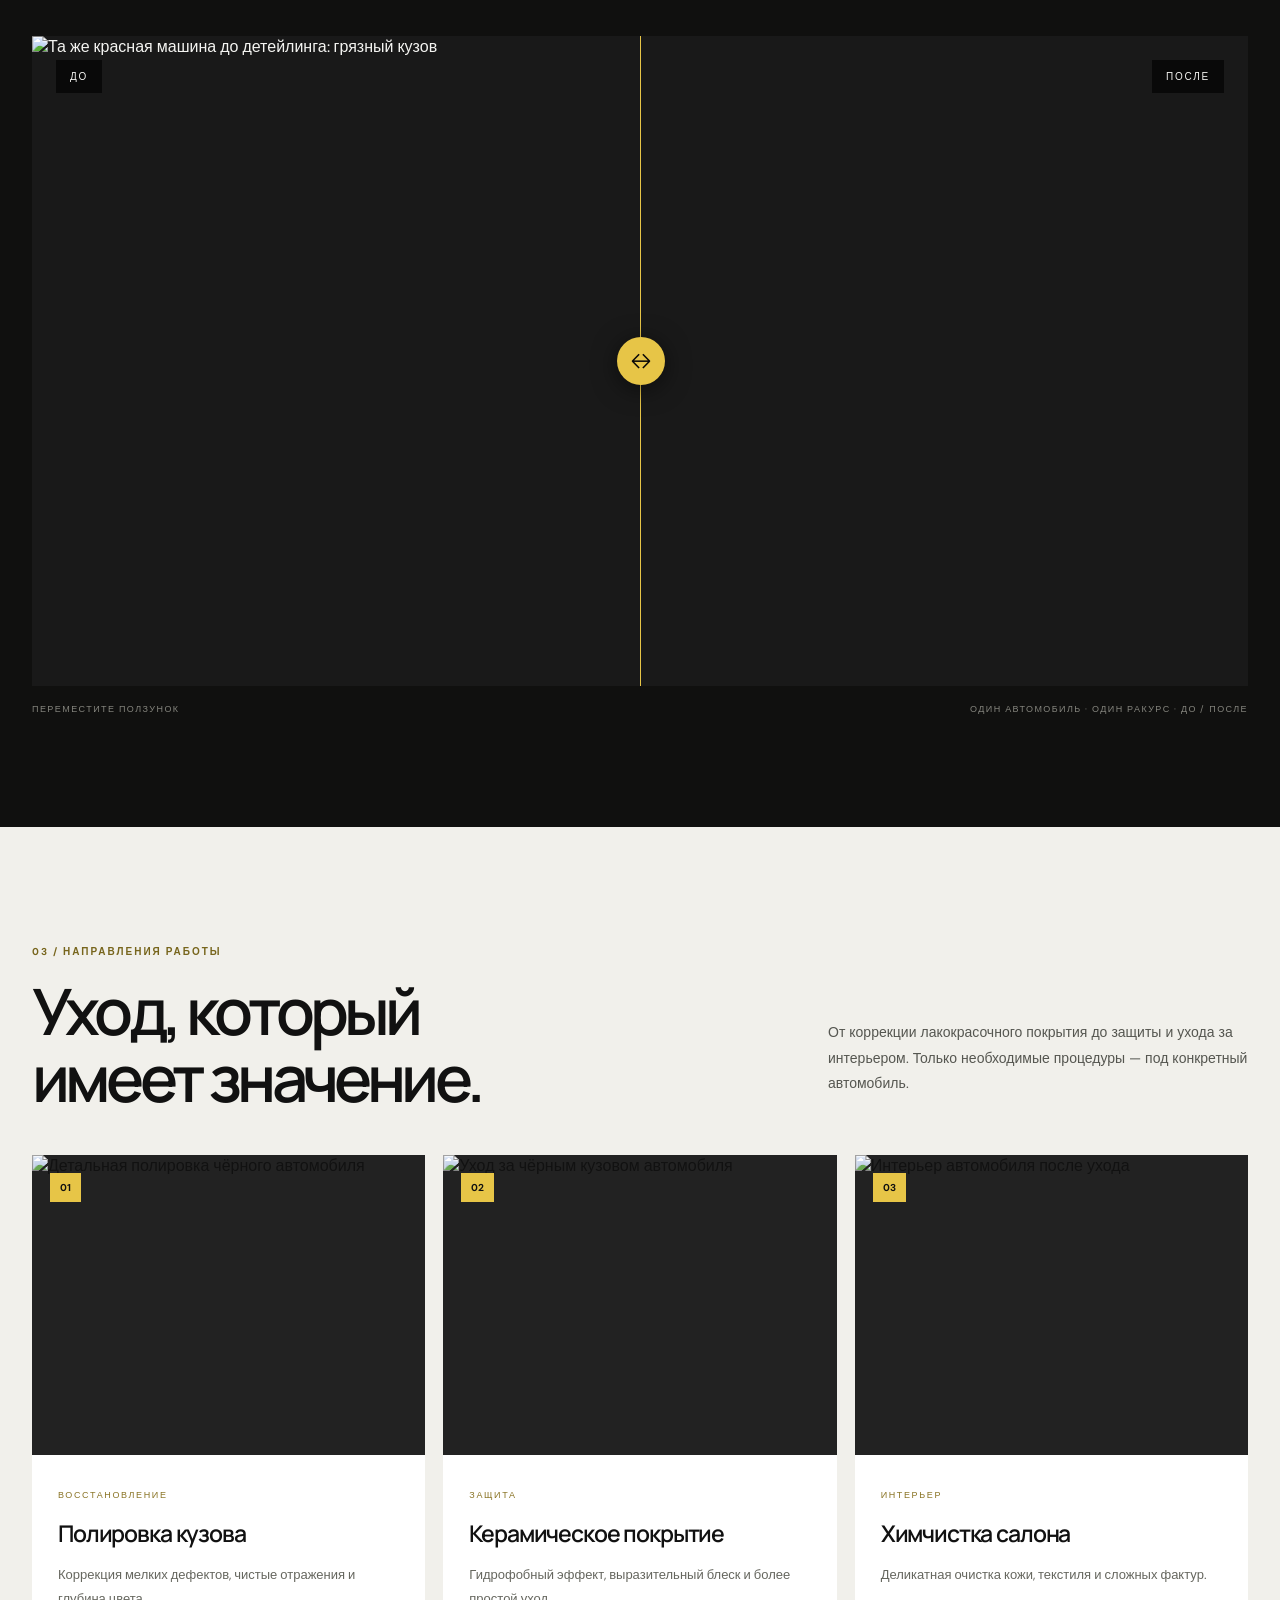
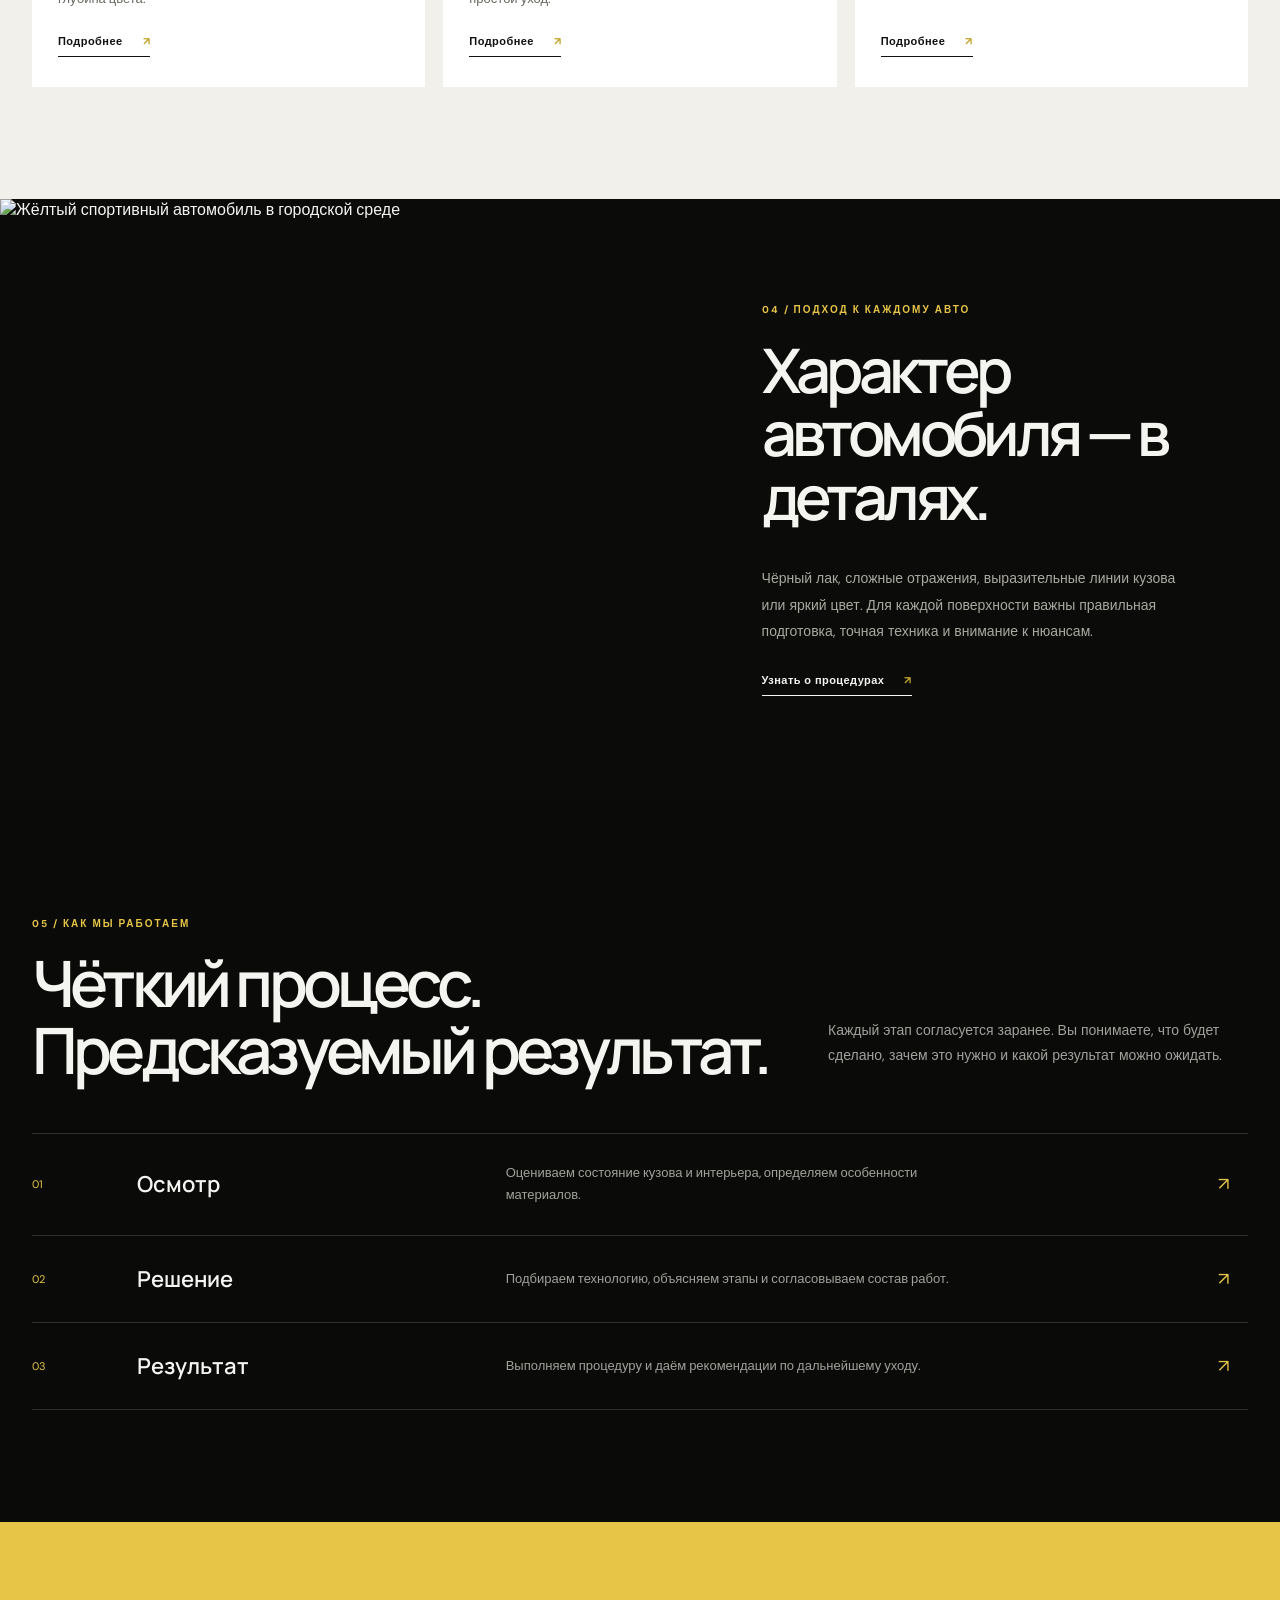
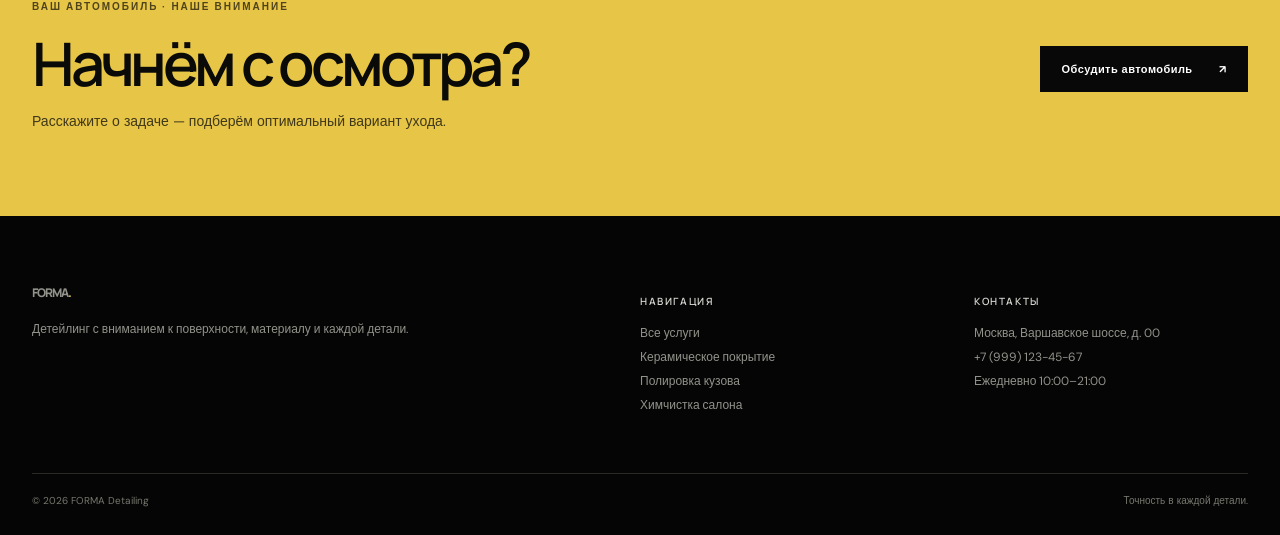
==== commit e512226a: "Replace broken before-after image with verified matching vehicle comparison" ====
--- a/index.html
+++ b/index.html
@@ -51,8 +51,8 @@
       <div class="container">
         <div class="section-head"><div><span class="eyebrow">02 / РЕЗУЛЬТАТ В ДЕТАЛЯХ</span><h2>Разница —<br>на кончике пальца.</h2></div><p class="section-intro">Передвигайте разделитель, чтобы сравнить состояние автомобиля до ухода и после него.</p></div>
         <div class="compare" data-compare style="--split:50%">
-          <img class="compare-after" src="https://turboflomobiledetailing.com/assets/gallery-exterior-D39Kp4Ha.jpg" alt="Та же машина после детейлинга: чистый глянцевый кузов">
-          <div class="compare-before"><img src="https://turboflomobiledetailing.com/assets/gallery-exterior-D39Kp4Ha.jpg" alt="Та же машина до детейлинга: грязный кузов"></div>
+          <img class="compare-after" src="https://cdn.prod.website-files.com/65adb467947696c701f45fd6/6963f85f50f370cfa043da1f_transformation%20header.png" alt="Та же красная машина после детейлинга: чистый глянцевый кузов">
+          <div class="compare-before"><img src="https://cdn.prod.website-files.com/65adb467947696c701f45fd6/6963f85f50f370cfa043da1f_transformation%20header.png" alt="Та же красная машина до детейлинга: грязный кузов"></div>
           <span class="compare-label before-label">ДО</span><span class="compare-label after-label">ПОСЛЕ</span>
           <div class="compare-line"><span>↔</span></div>
           <input class="compare-range" type="range" min="0" max="100" value="50" aria-label="Сравнить состояние автомобиля до и после ухода">
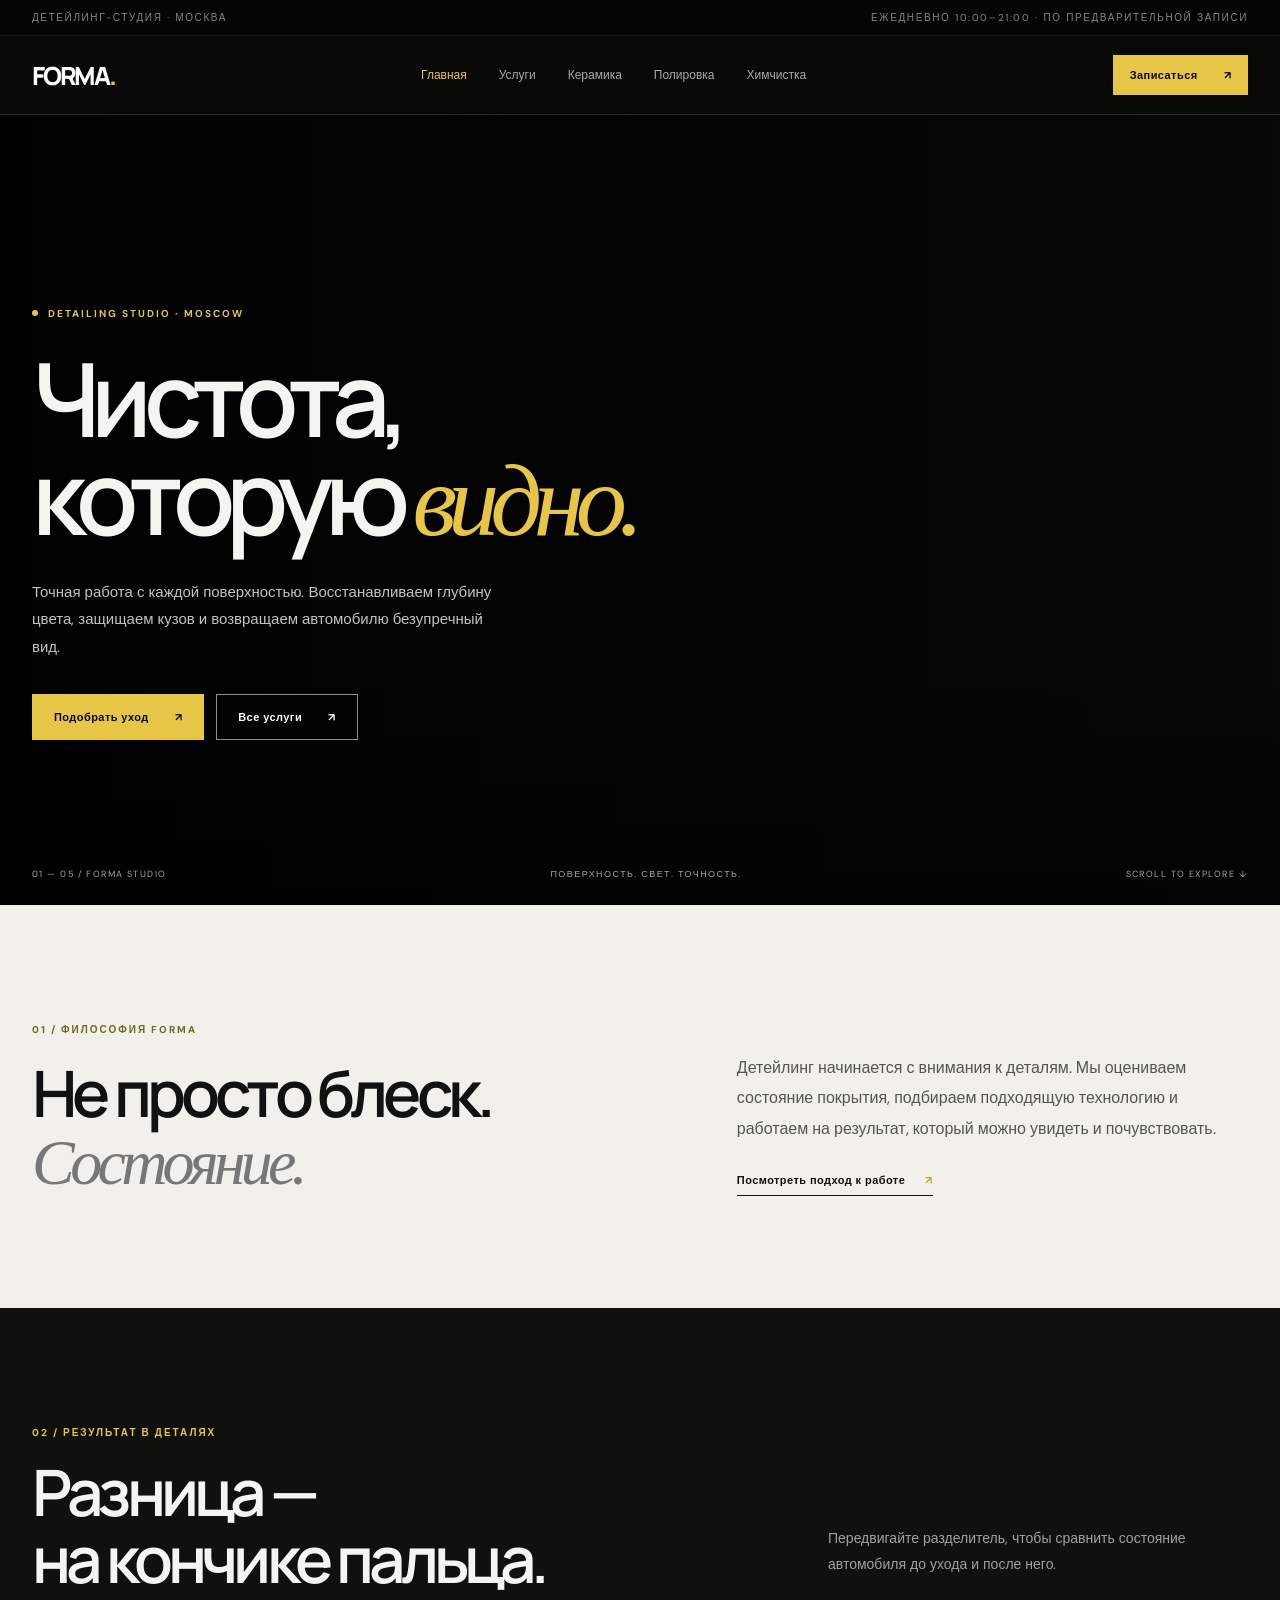
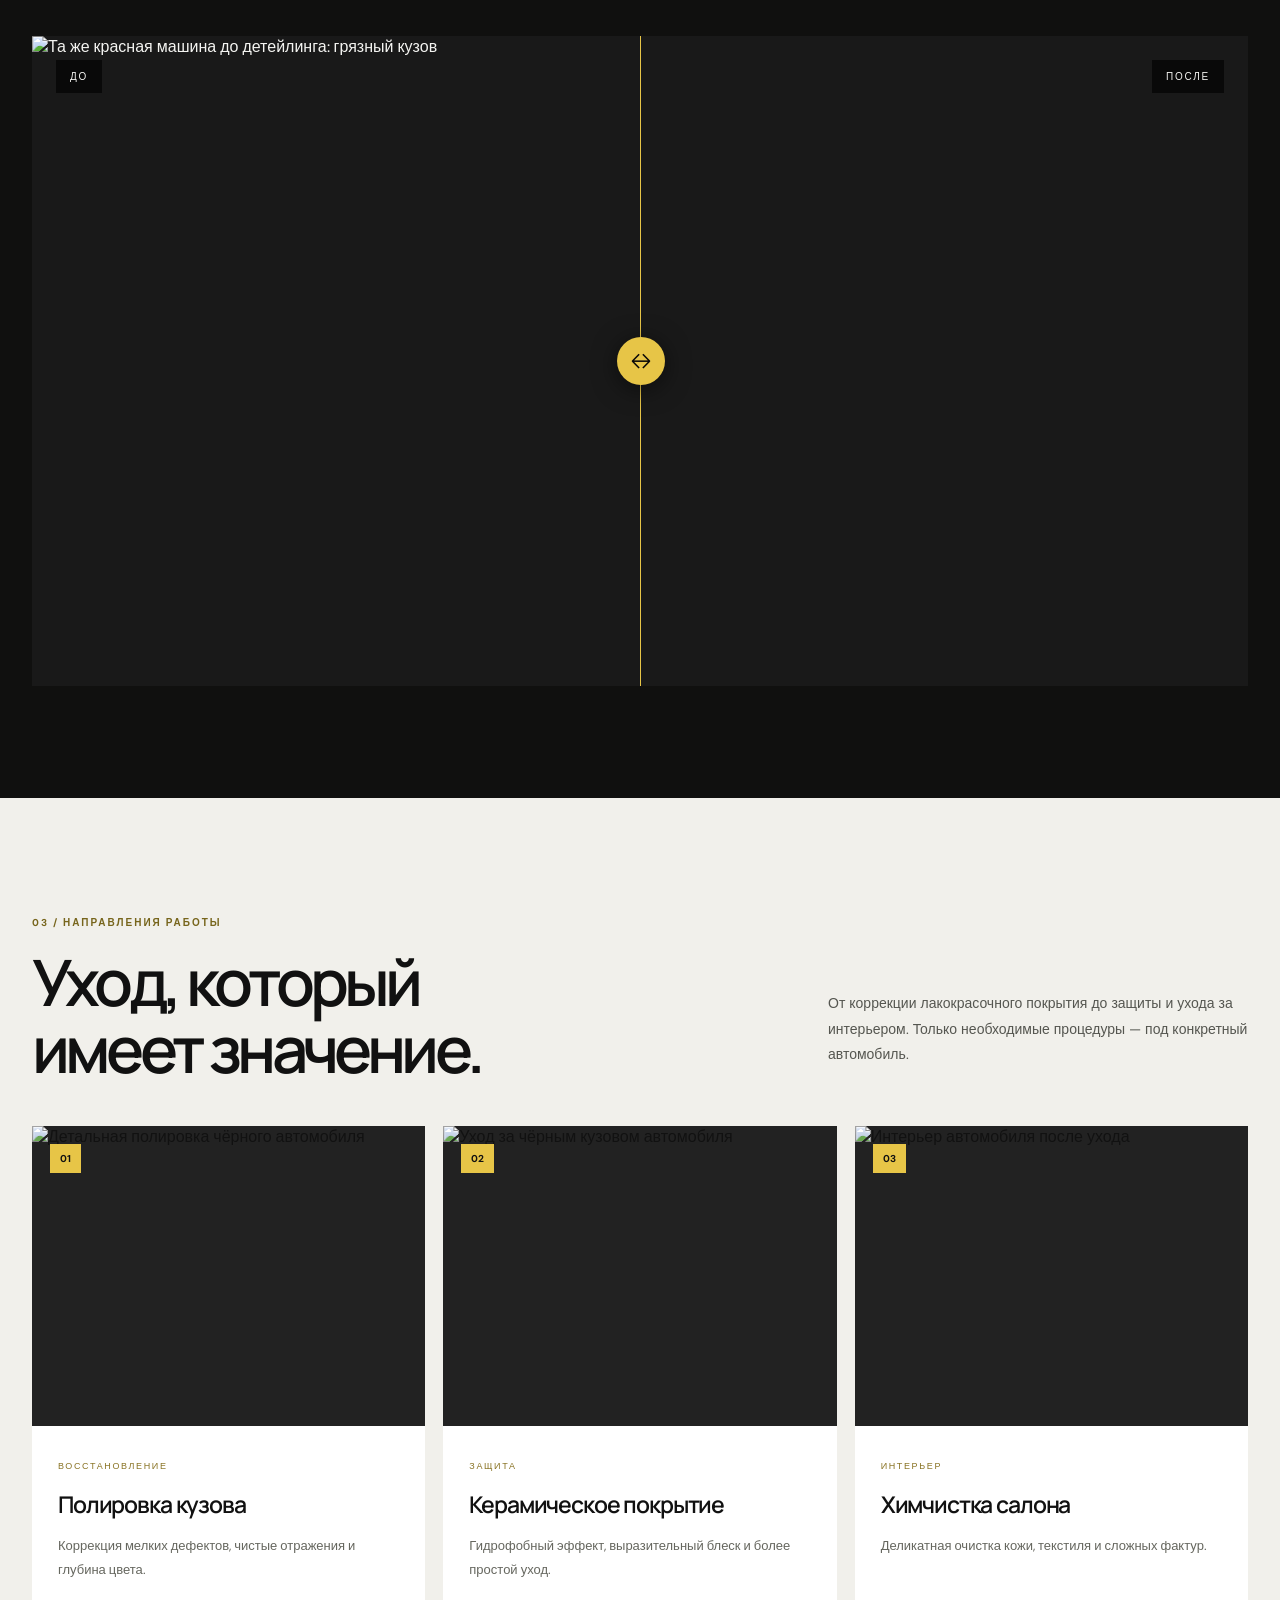
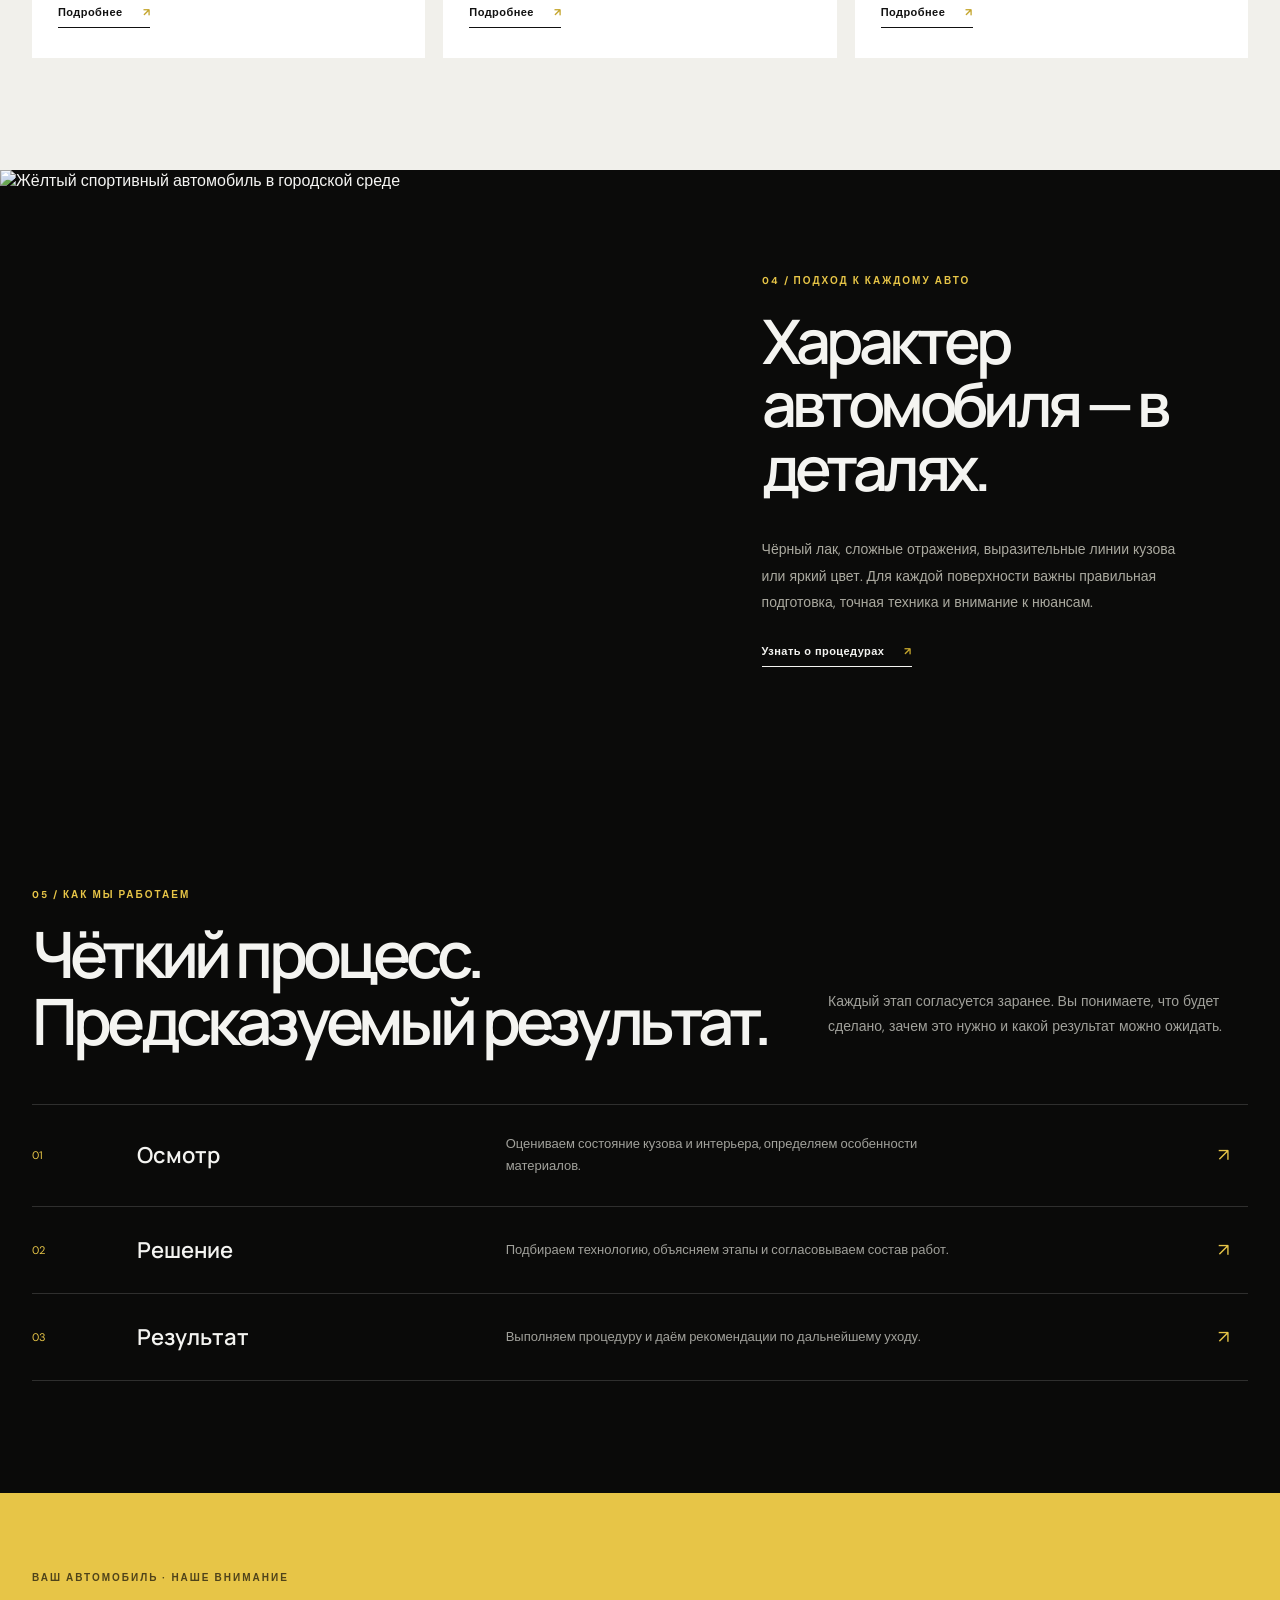
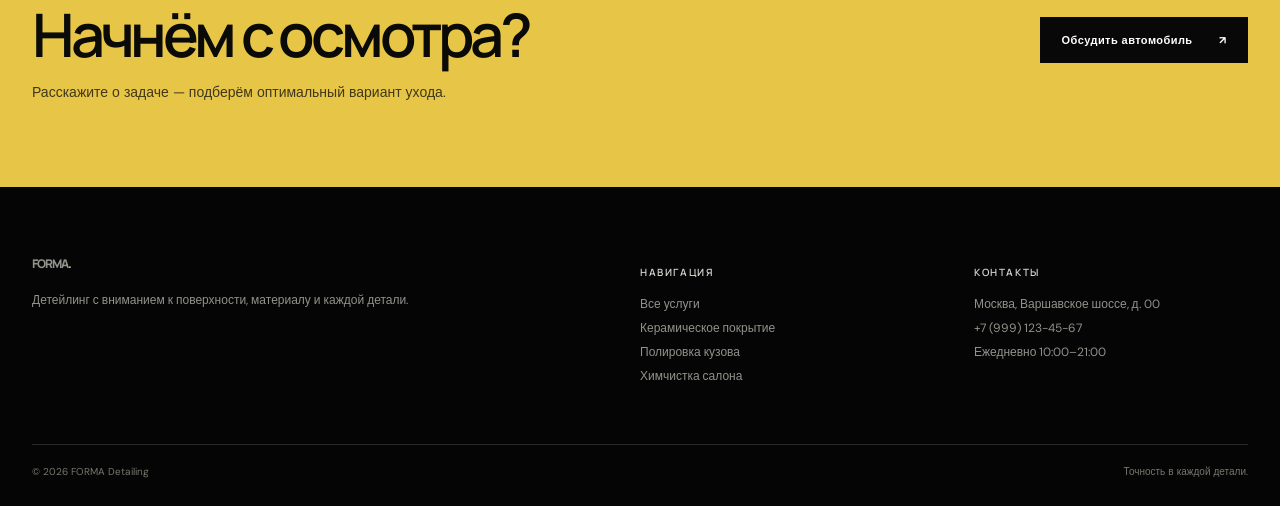
==== commit f0ffc73b: "Remove compare slider helper captions" ====
--- a/index.html
+++ b/index.html
@@ -57,7 +57,6 @@
           <div class="compare-line"><span>↔</span></div>
           <input class="compare-range" type="range" min="0" max="100" value="50" aria-label="Сравнить состояние автомобиля до и после ухода">
         </div>
-        <div class="compare-caption"><span>ПЕРЕМЕСТИТЕ ПОЛЗУНОК</span><span>ОДИН АВТОМОБИЛЬ · ОДИН РАКУРС · ДО / ПОСЛЕ</span></div>
       </div>
     </section>
 
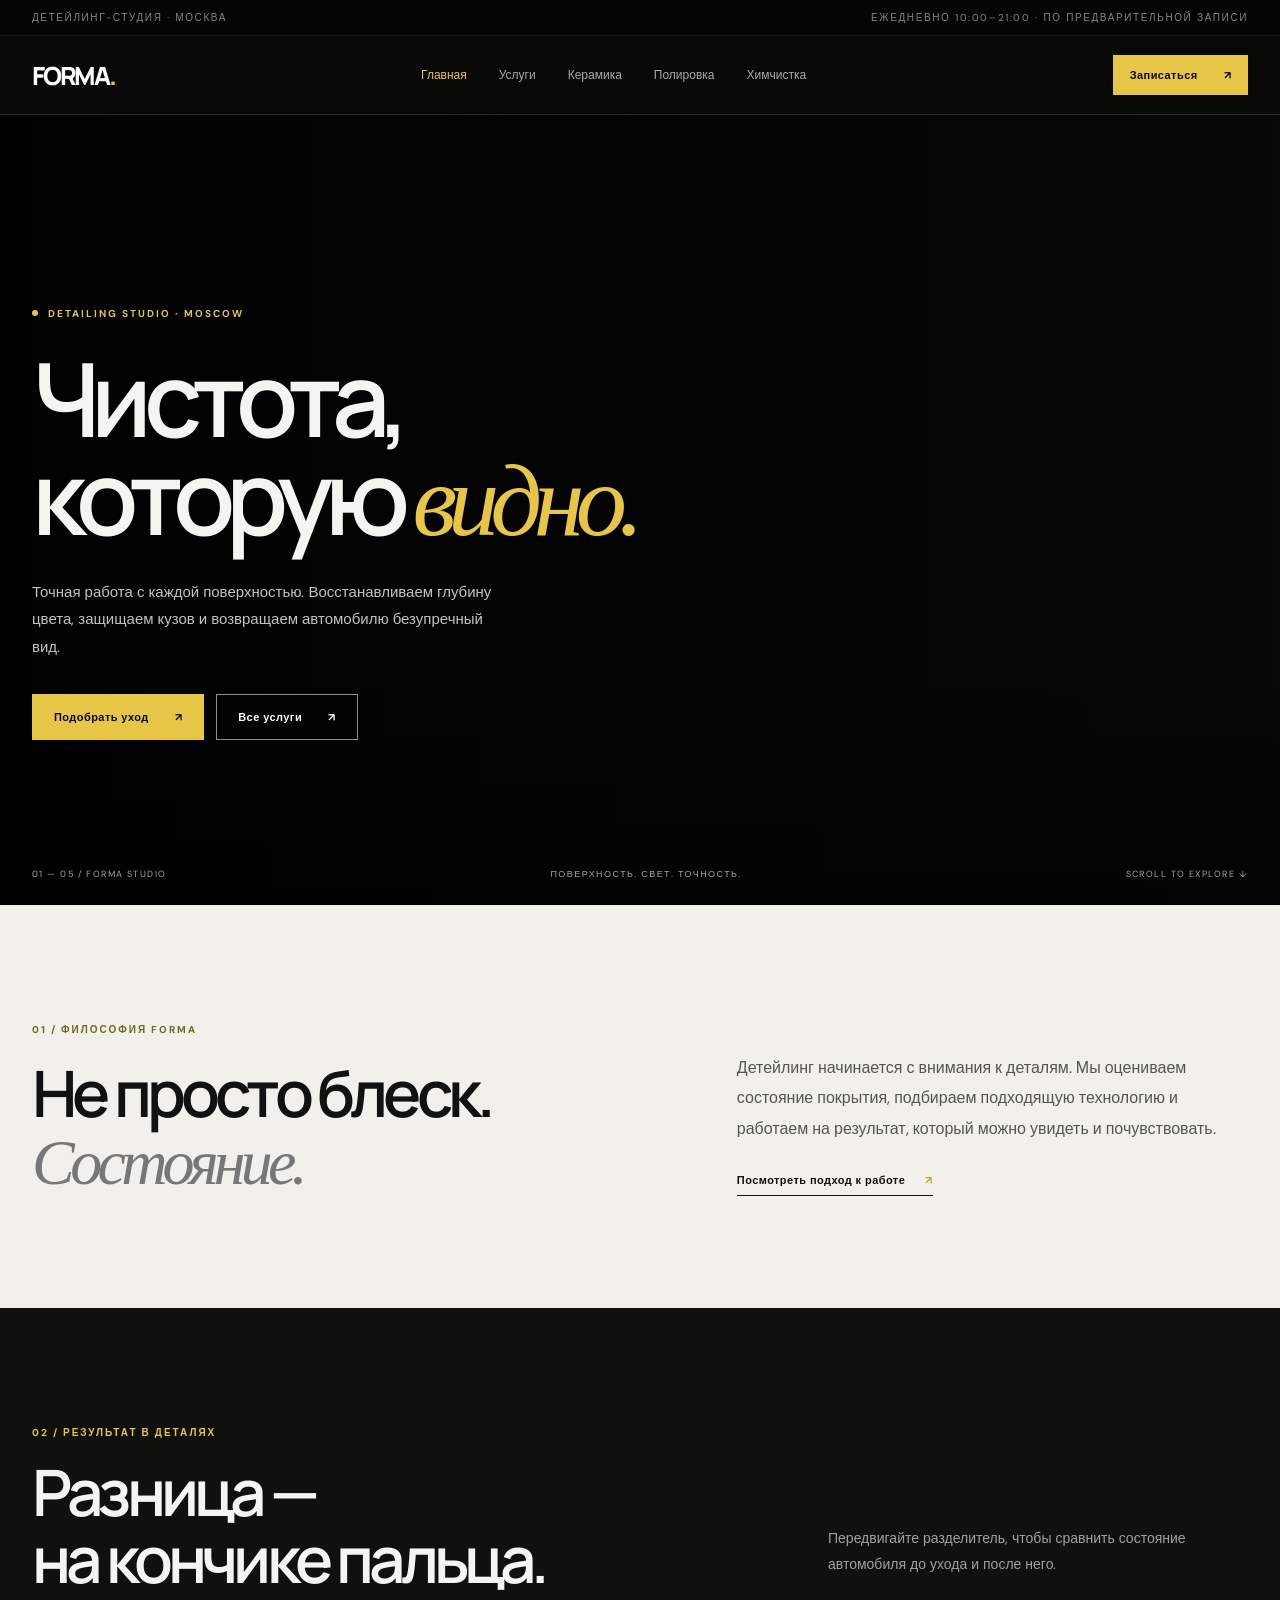
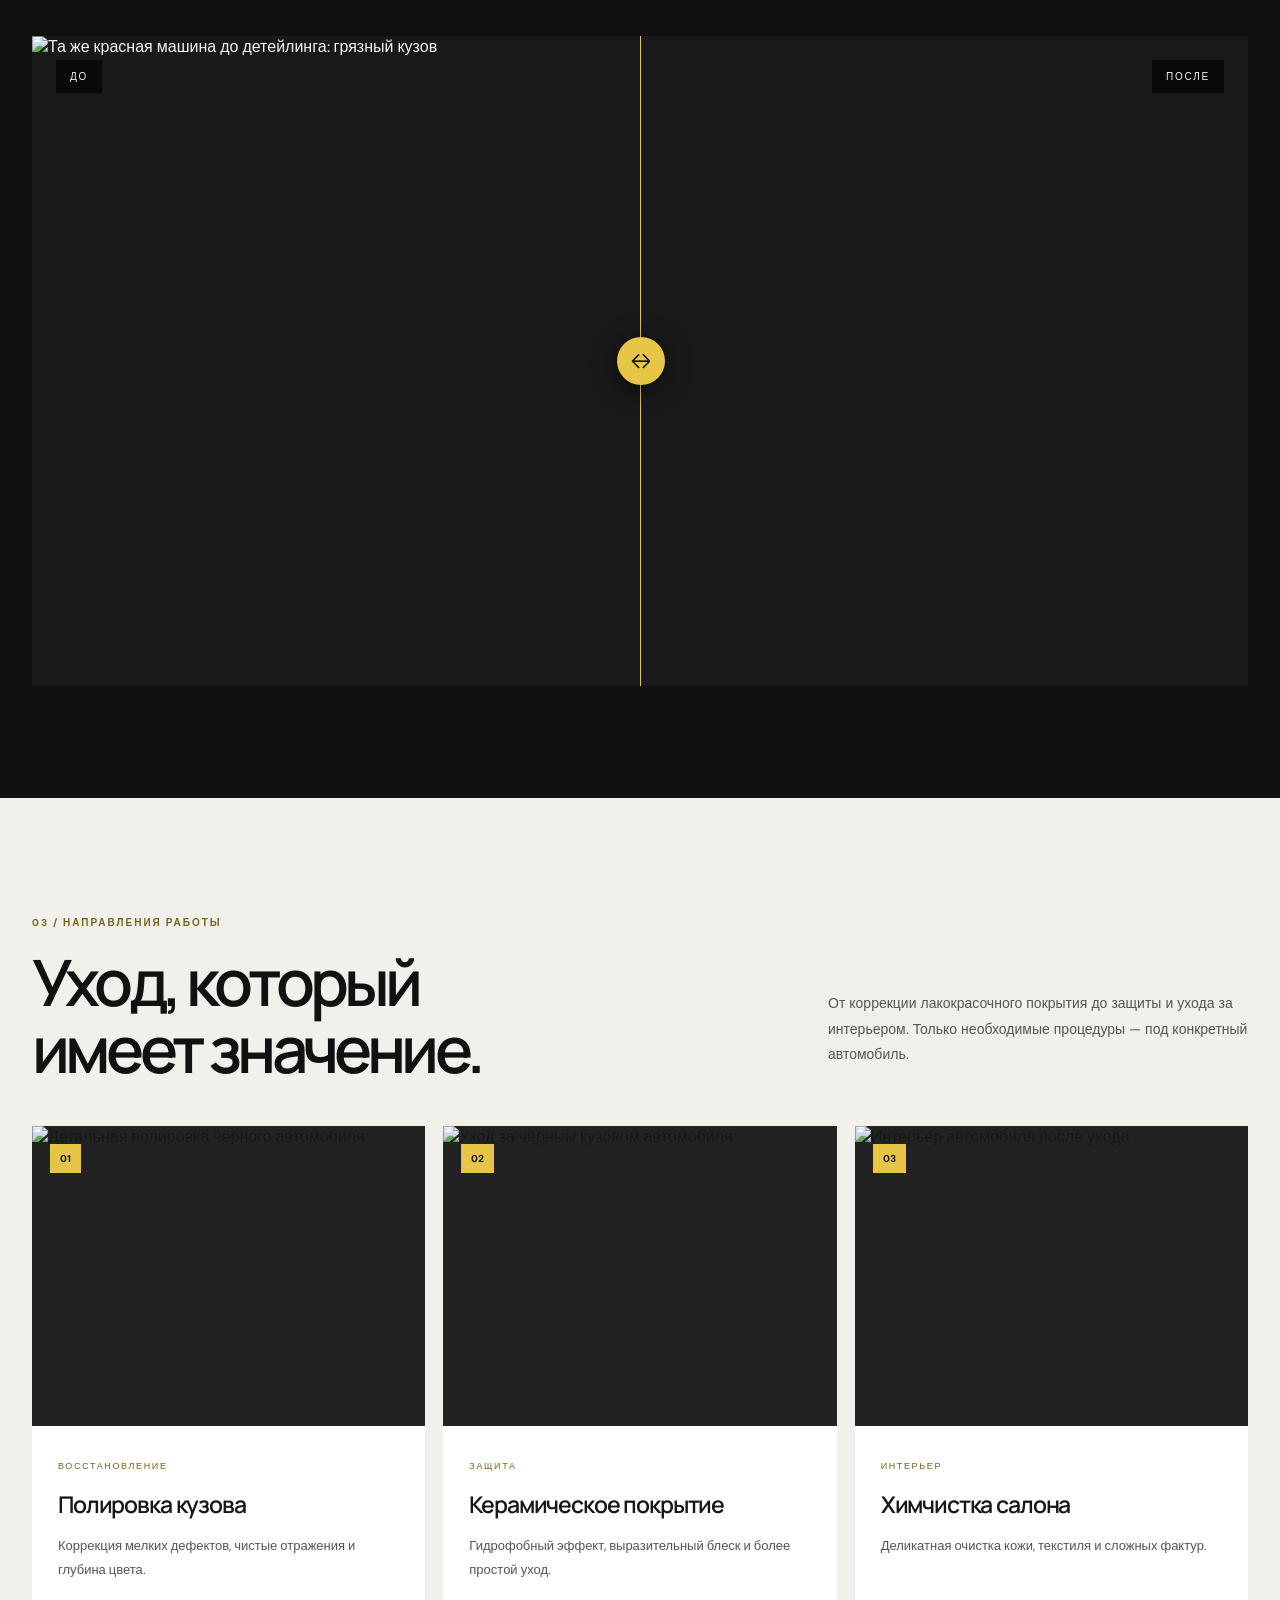
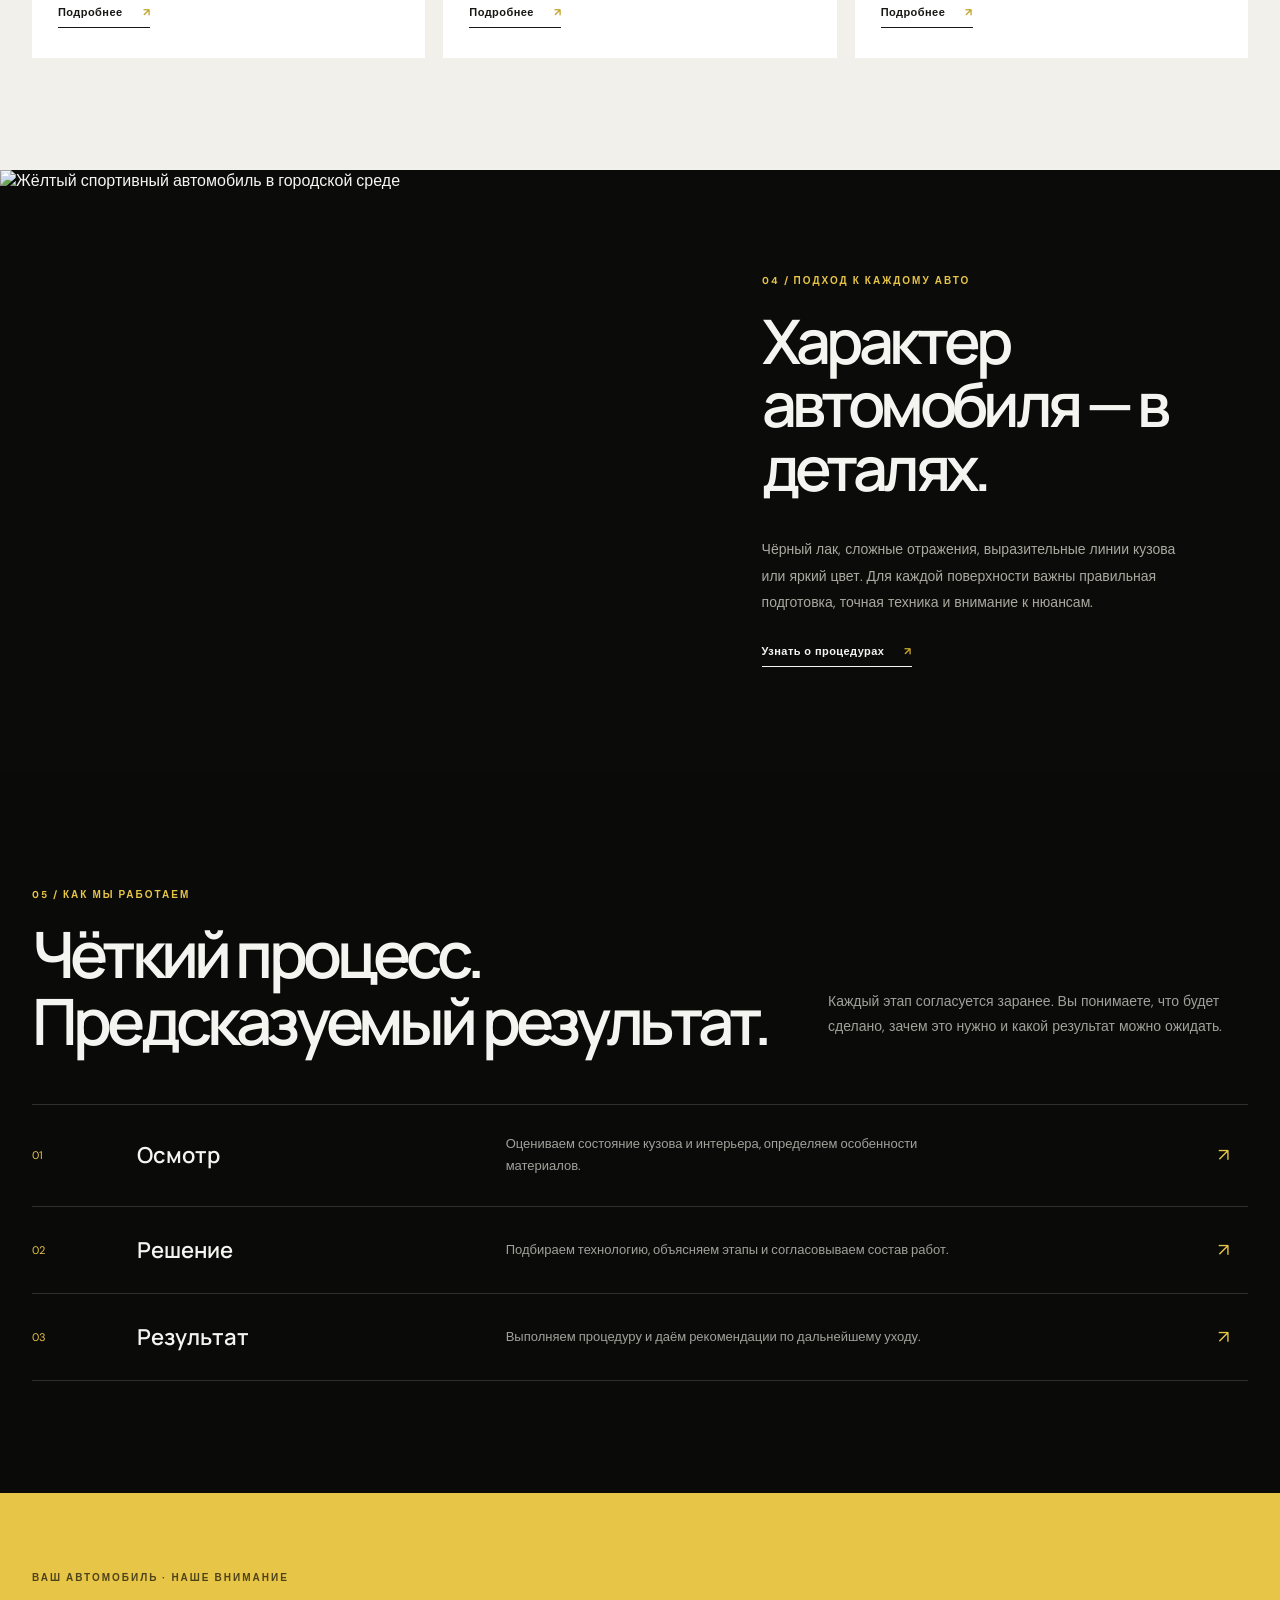
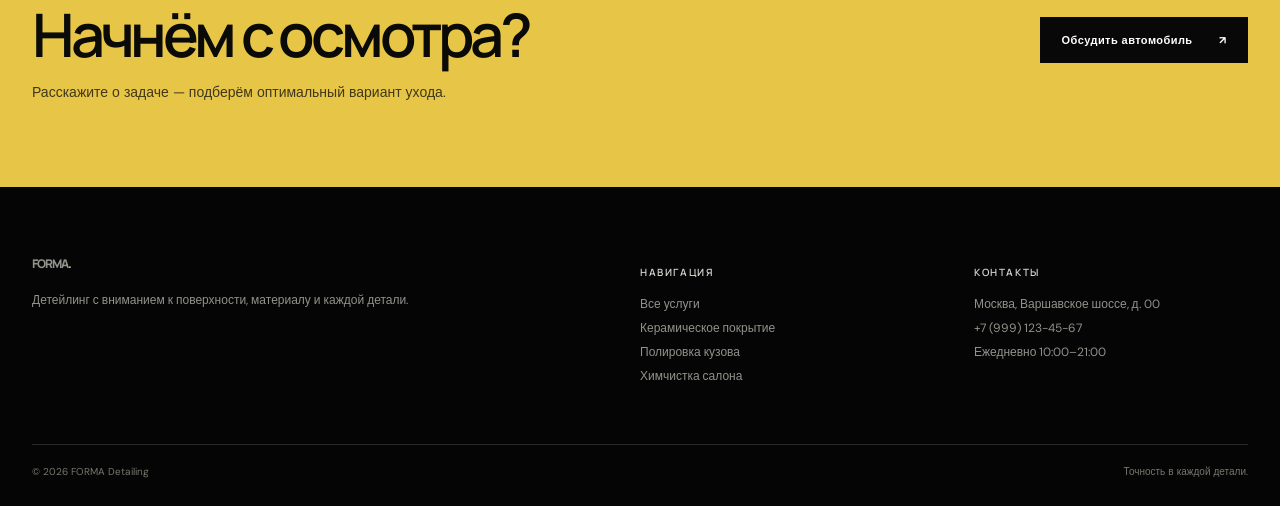
==== commit ccf935a9: "Refresh stylesheet cache for comparison alignment" ====
--- a/index.html
+++ b/index.html
@@ -9,7 +9,7 @@
   <link rel="preconnect" href="https://fonts.googleapis.com">
   <link rel="preconnect" href="https://fonts.gstatic.com" crossorigin>
   <link href="https://fonts.googleapis.com/css2?family=DM+Sans:wght@400;500;600;700&family=Manrope:wght@400;500;600;700;800&display=swap" rel="stylesheet">
-  <link rel="stylesheet" href="assets/css/style.css?v=20261126-2">
+  <link rel="stylesheet" href="assets/css/style.css?v=20261126-4">
 </head>
 <body>
   <div class="topline"><div class="container"><span>Детейлинг-студия · Москва</span><span>Ежедневно 10:00–21:00 · По предварительной записи</span></div></div>
@@ -51,8 +51,8 @@
       <div class="container">
         <div class="section-head"><div><span class="eyebrow">02 / РЕЗУЛЬТАТ В ДЕТАЛЯХ</span><h2>Разница —<br>на кончике пальца.</h2></div><p class="section-intro">Передвигайте разделитель, чтобы сравнить состояние автомобиля до ухода и после него.</p></div>
         <div class="compare" data-compare style="--split:50%">
-          <img class="compare-after" src="https://cdn.prod.website-files.com/65adb467947696c701f45fd6/6963f85f50f370cfa043da1f_transformation%20header.png" alt="Та же красная машина после детейлинга: чистый глянцевый кузов">
-          <div class="compare-before"><img src="https://cdn.prod.website-files.com/65adb467947696c701f45fd6/6963f85f50f370cfa043da1f_transformation%20header.png" alt="Та же красная машина до детейлинга: грязный кузов"></div>
+          <img class="compare-after" src="https://storage.googleapis.com/msgsndr/4L0Gn5HHMaq22ir0TDo7/media/69791ef6480ea41e99d38a05.png" alt="Та же красная машина после детейлинга: чистый глянцевый кузов">
+          <div class="compare-before"><img src="https://storage.googleapis.com/msgsndr/4L0Gn5HHMaq22ir0TDo7/media/69791ef6480ea41e99d38a05.png" alt="Та же красная машина до детейлинга: грязный кузов"></div>
           <span class="compare-label before-label">ДО</span><span class="compare-label after-label">ПОСЛЕ</span>
           <div class="compare-line"><span>↔</span></div>
           <input class="compare-range" type="range" min="0" max="100" value="50" aria-label="Сравнить состояние автомобиля до и после ухода">
--- a/assets/css/style.css
+++ b/assets/css/style.css
@@ -206,3 +206,37 @@
   object-fit:cover;
   object-position:center;
 }
+
+
+/* Comparison source: two vertically stacked photos of the same full vehicle/profile.
+   Crop the lower half for AFTER and the upper half for BEFORE. */
+.compare>img{
+  left:0;
+  top:-100%;
+  width:100%;
+  max-width:none;
+  height:200%;
+  object-fit:fill;
+  object-position:center;
+}
+.compare-before{
+  width:100%;
+  clip-path:inset(0 calc(100% - var(--split)) 0 0);
+}
+.compare-before img{
+  left:0;
+  top:0;
+  width:100%;
+  max-width:none;
+  height:200%;
+  object-fit:fill;
+  object-position:center;
+}
+
+/* High-contrast typography for service cards on light backgrounds. */
+.card{color:#171715;background:#fff}
+.card-body{color:#171715}
+.card-kicker{color:#76621c}
+.card h3{color:#171715}
+.card p{color:#555650}
+.card .text-link{color:#171715}
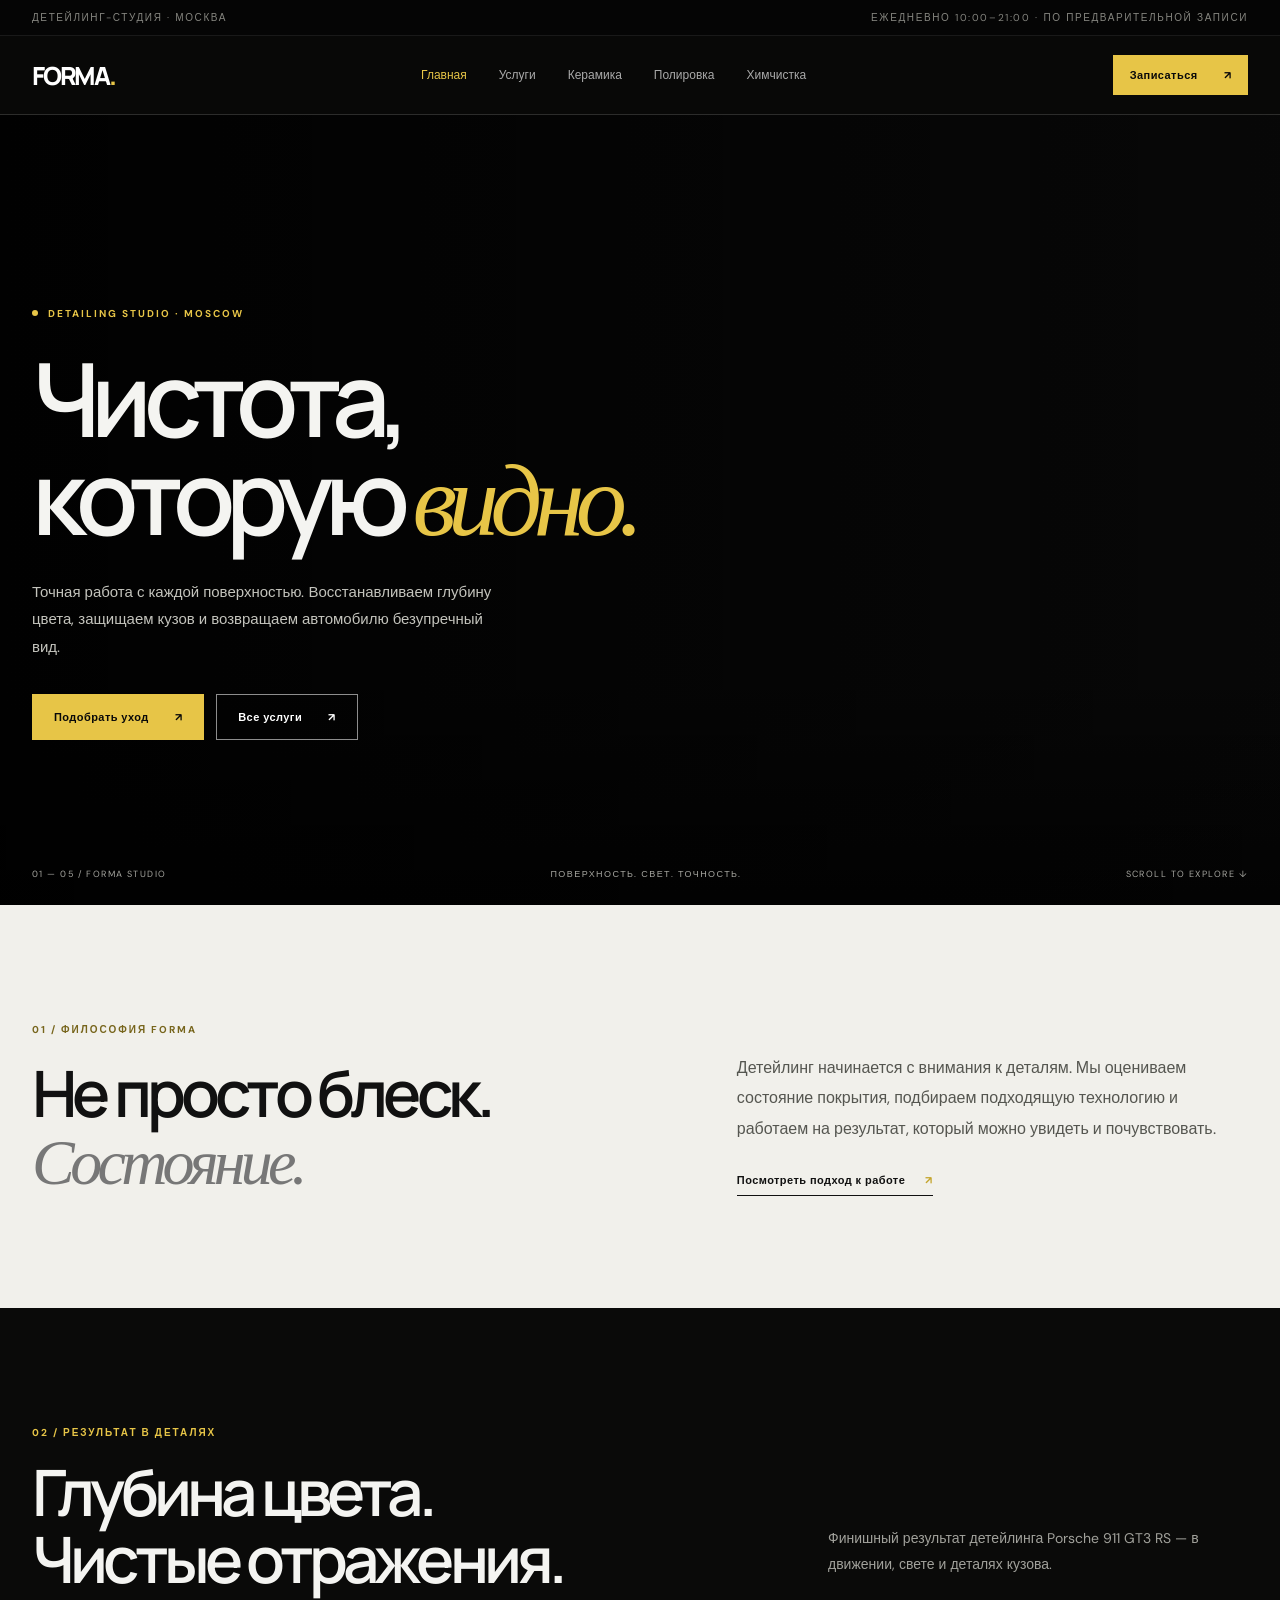
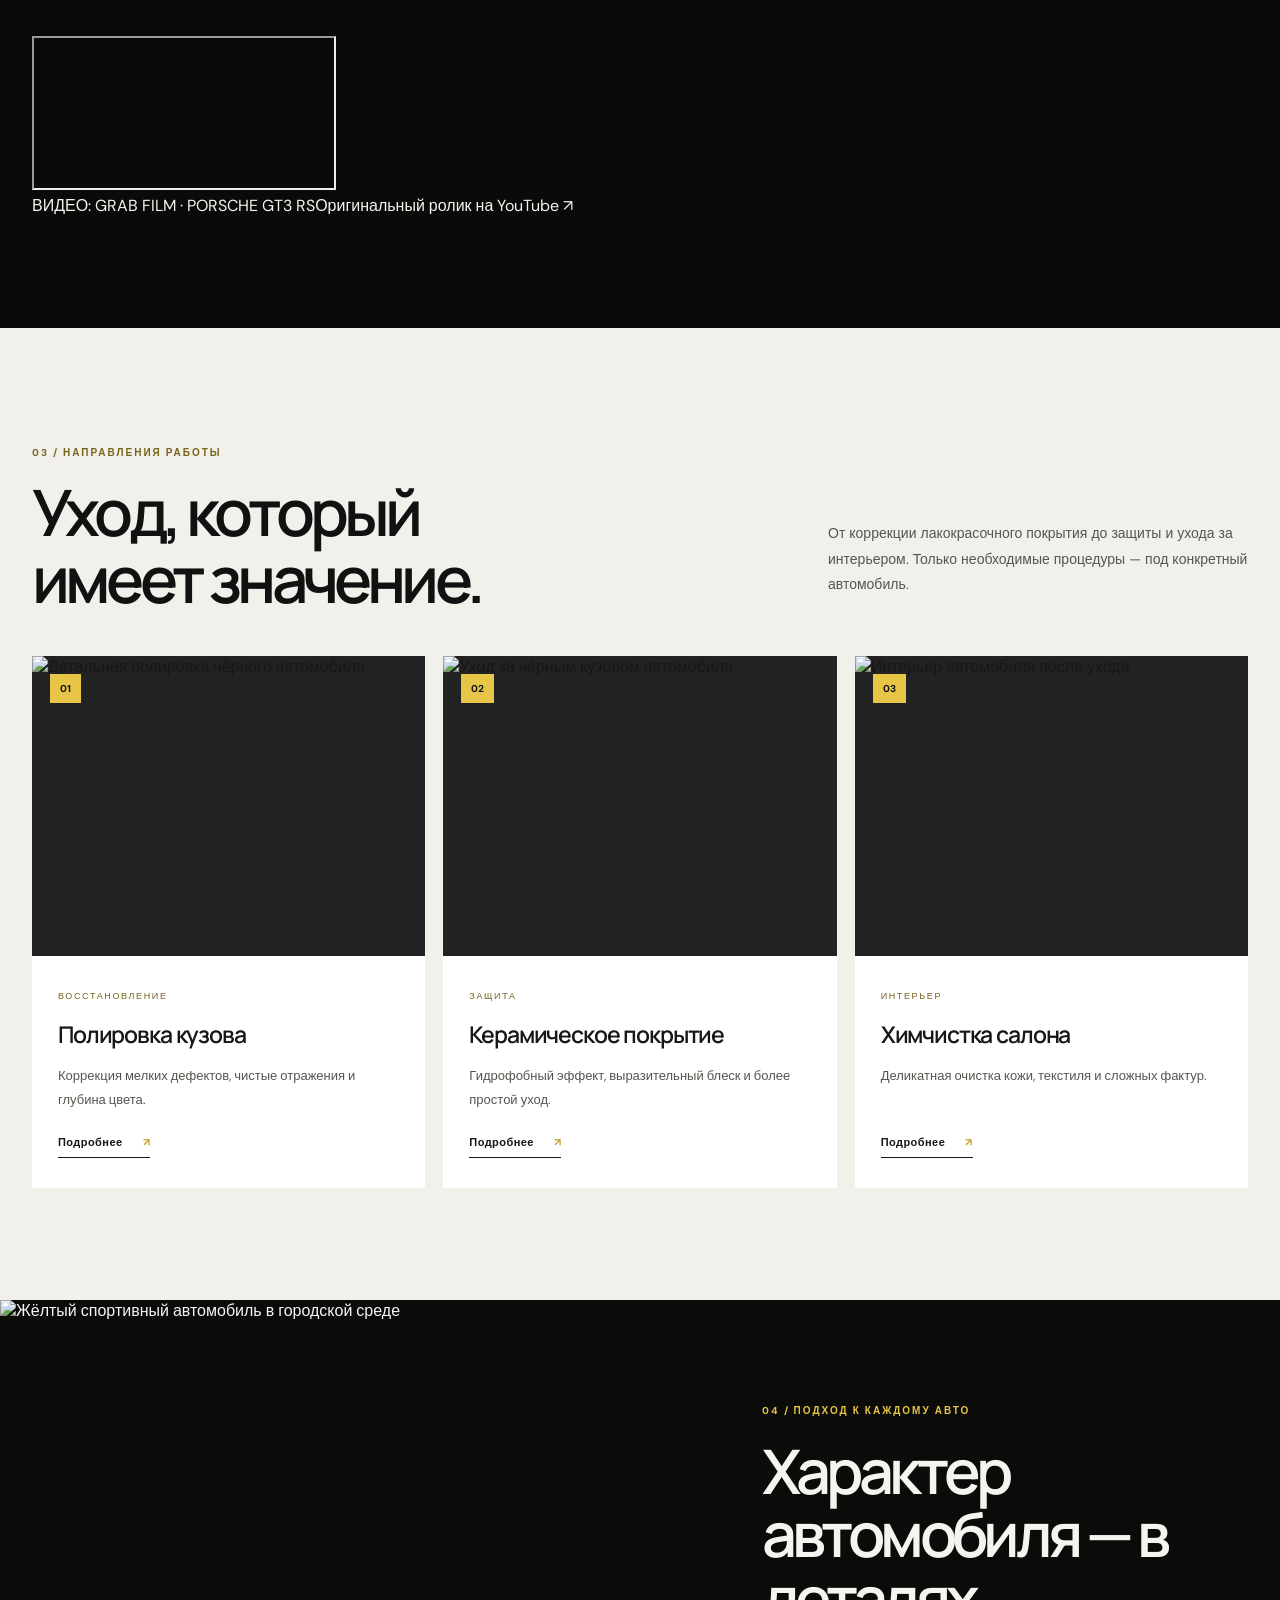
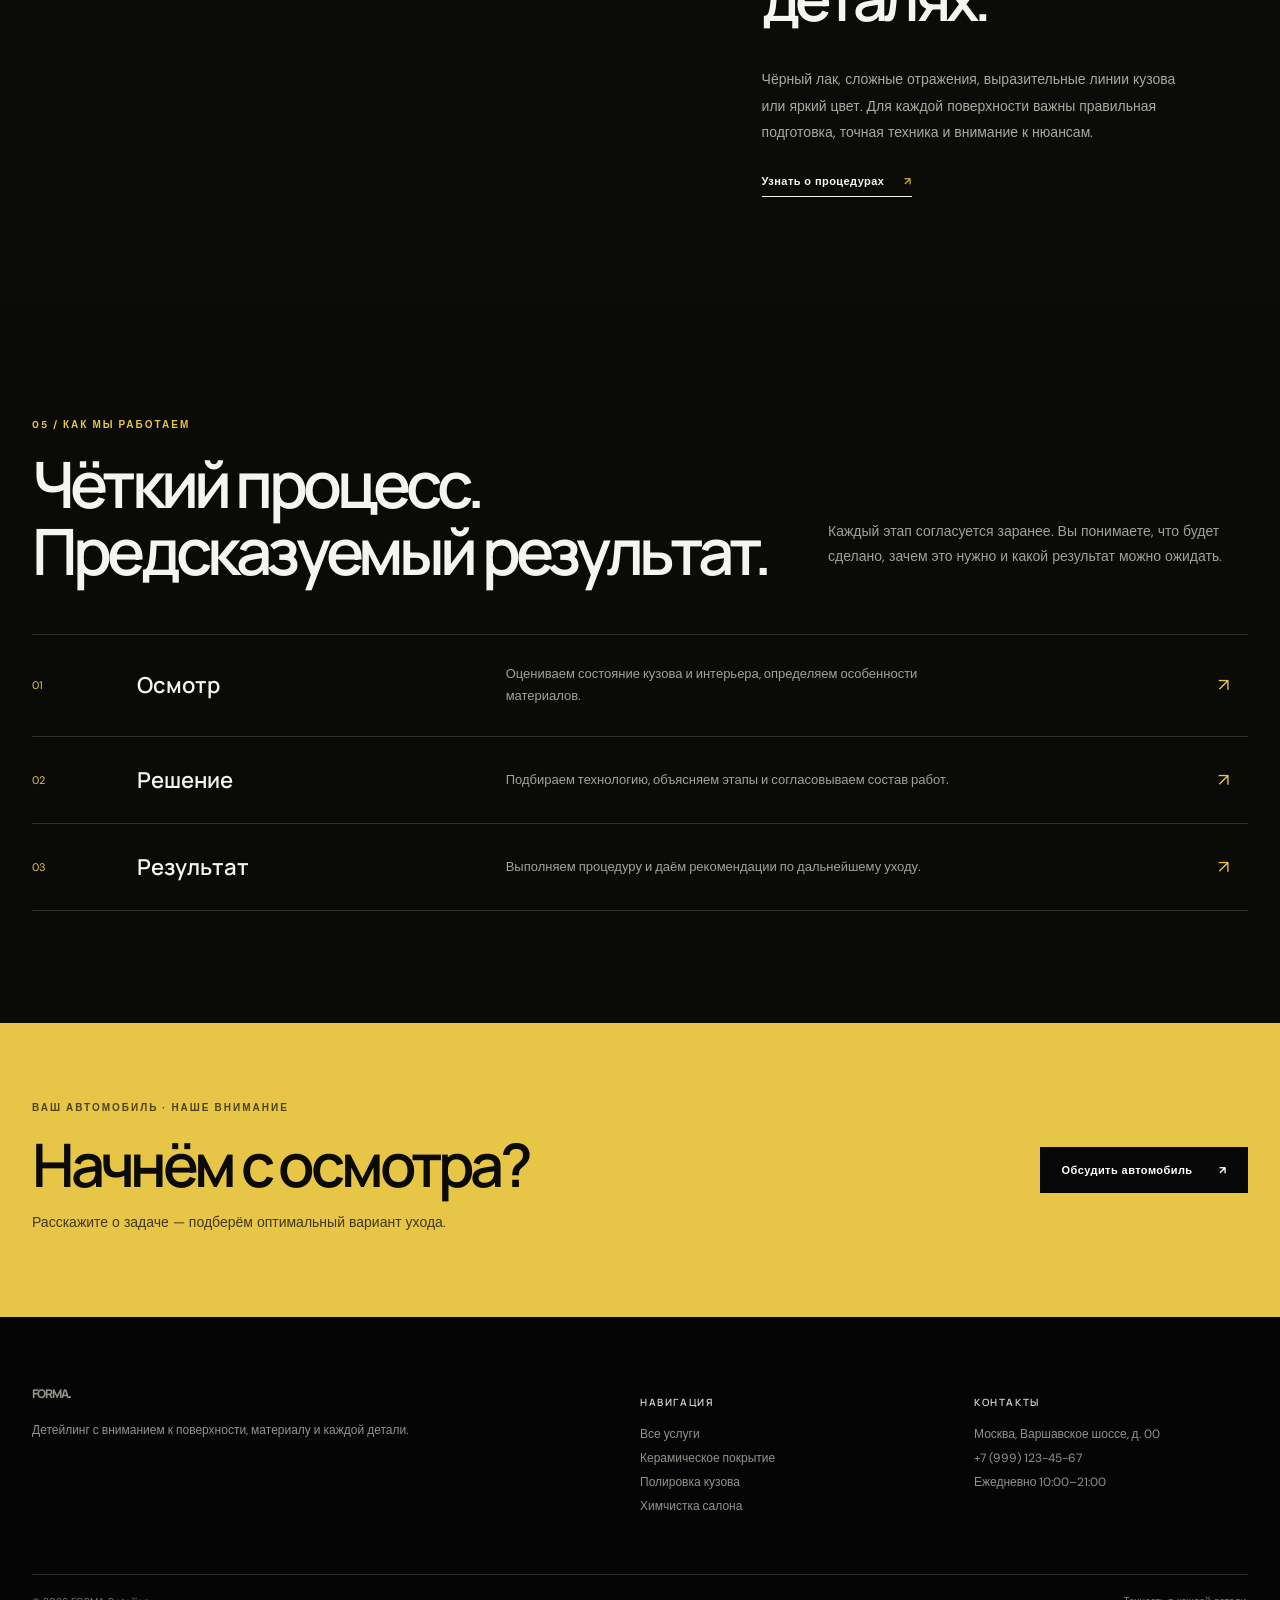
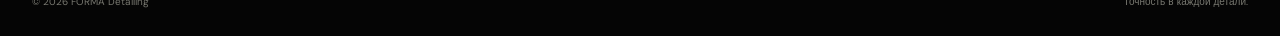
==== commit d576665f: "Replace before-after slider with Porsche detailing video" ====
--- a/index.html
+++ b/index.html
@@ -9,7 +9,7 @@
   <link rel="preconnect" href="https://fonts.googleapis.com">
   <link rel="preconnect" href="https://fonts.gstatic.com" crossorigin>
   <link href="https://fonts.googleapis.com/css2?family=DM+Sans:wght@400;500;600;700&family=Manrope:wght@400;500;600;700;800&display=swap" rel="stylesheet">
-  <link rel="stylesheet" href="assets/css/style.css?v=20261126-4">
+  <link rel="stylesheet" href="assets/css/style.css?v=20261126-5">
 </head>
 <body>
   <div class="topline"><div class="container"><span>Детейлинг-студия · Москва</span><span>Ежедневно 10:00–21:00 · По предварительной записи</span></div></div>
@@ -47,16 +47,22 @@
       </div>
     </section>
 
-    <section class="compare-section section">
+    <section class="result-section section">
       <div class="container">
-        <div class="section-head"><div><span class="eyebrow">02 / РЕЗУЛЬТАТ В ДЕТАЛЯХ</span><h2>Разница —<br>на кончике пальца.</h2></div><p class="section-intro">Передвигайте разделитель, чтобы сравнить состояние автомобиля до ухода и после него.</p></div>
-        <div class="compare" data-compare style="--split:50%">
-          <img class="compare-after" src="https://storage.googleapis.com/msgsndr/4L0Gn5HHMaq22ir0TDo7/media/69791ef6480ea41e99d38a05.png" alt="Та же красная машина после детейлинга: чистый глянцевый кузов">
-          <div class="compare-before"><img src="https://storage.googleapis.com/msgsndr/4L0Gn5HHMaq22ir0TDo7/media/69791ef6480ea41e99d38a05.png" alt="Та же красная машина до детейлинга: грязный кузов"></div>
-          <span class="compare-label before-label">ДО</span><span class="compare-label after-label">ПОСЛЕ</span>
-          <div class="compare-line"><span>↔</span></div>
-          <input class="compare-range" type="range" min="0" max="100" value="50" aria-label="Сравнить состояние автомобиля до и после ухода">
+        <div class="section-head">
+          <div><span class="eyebrow">02 / РЕЗУЛЬТАТ В ДЕТАЛЯХ</span><h2>Глубина цвета.<br>Чистые отражения.</h2></div>
+          <p class="section-intro">Финишный результат детейлинга Porsche 911 GT3 RS — в движении, свете и деталях кузова.</p>
         </div>
+        <div class="result-video">
+          <iframe
+            src="https://www.youtube-nocookie.com/embed/EA1SuZkHWUs?autoplay=1&amp;mute=1&amp;loop=1&amp;playlist=EA1SuZkHWUs&amp;controls=0&amp;playsinline=1&amp;rel=0&amp;iv_load_policy=3"
+            title="Porsche GT3 RS — autodetailing and car wrapping, GRAB FILM"
+            loading="lazy"
+            allow="autoplay; encrypted-media; picture-in-picture; fullscreen"
+            referrerpolicy="strict-origin-when-cross-origin"
+            allowfullscreen></iframe>
+        </div>
+        <div class="result-credit"><span>ВИДЕО: GRAB FILM · PORSCHE GT3 RS</span><a href="https://www.youtube.com/watch?v=EA1SuZkHWUs" target="_blank" rel="noopener noreferrer">Оригинальный ролик на YouTube ↗</a></div>
       </div>
     </section>
 
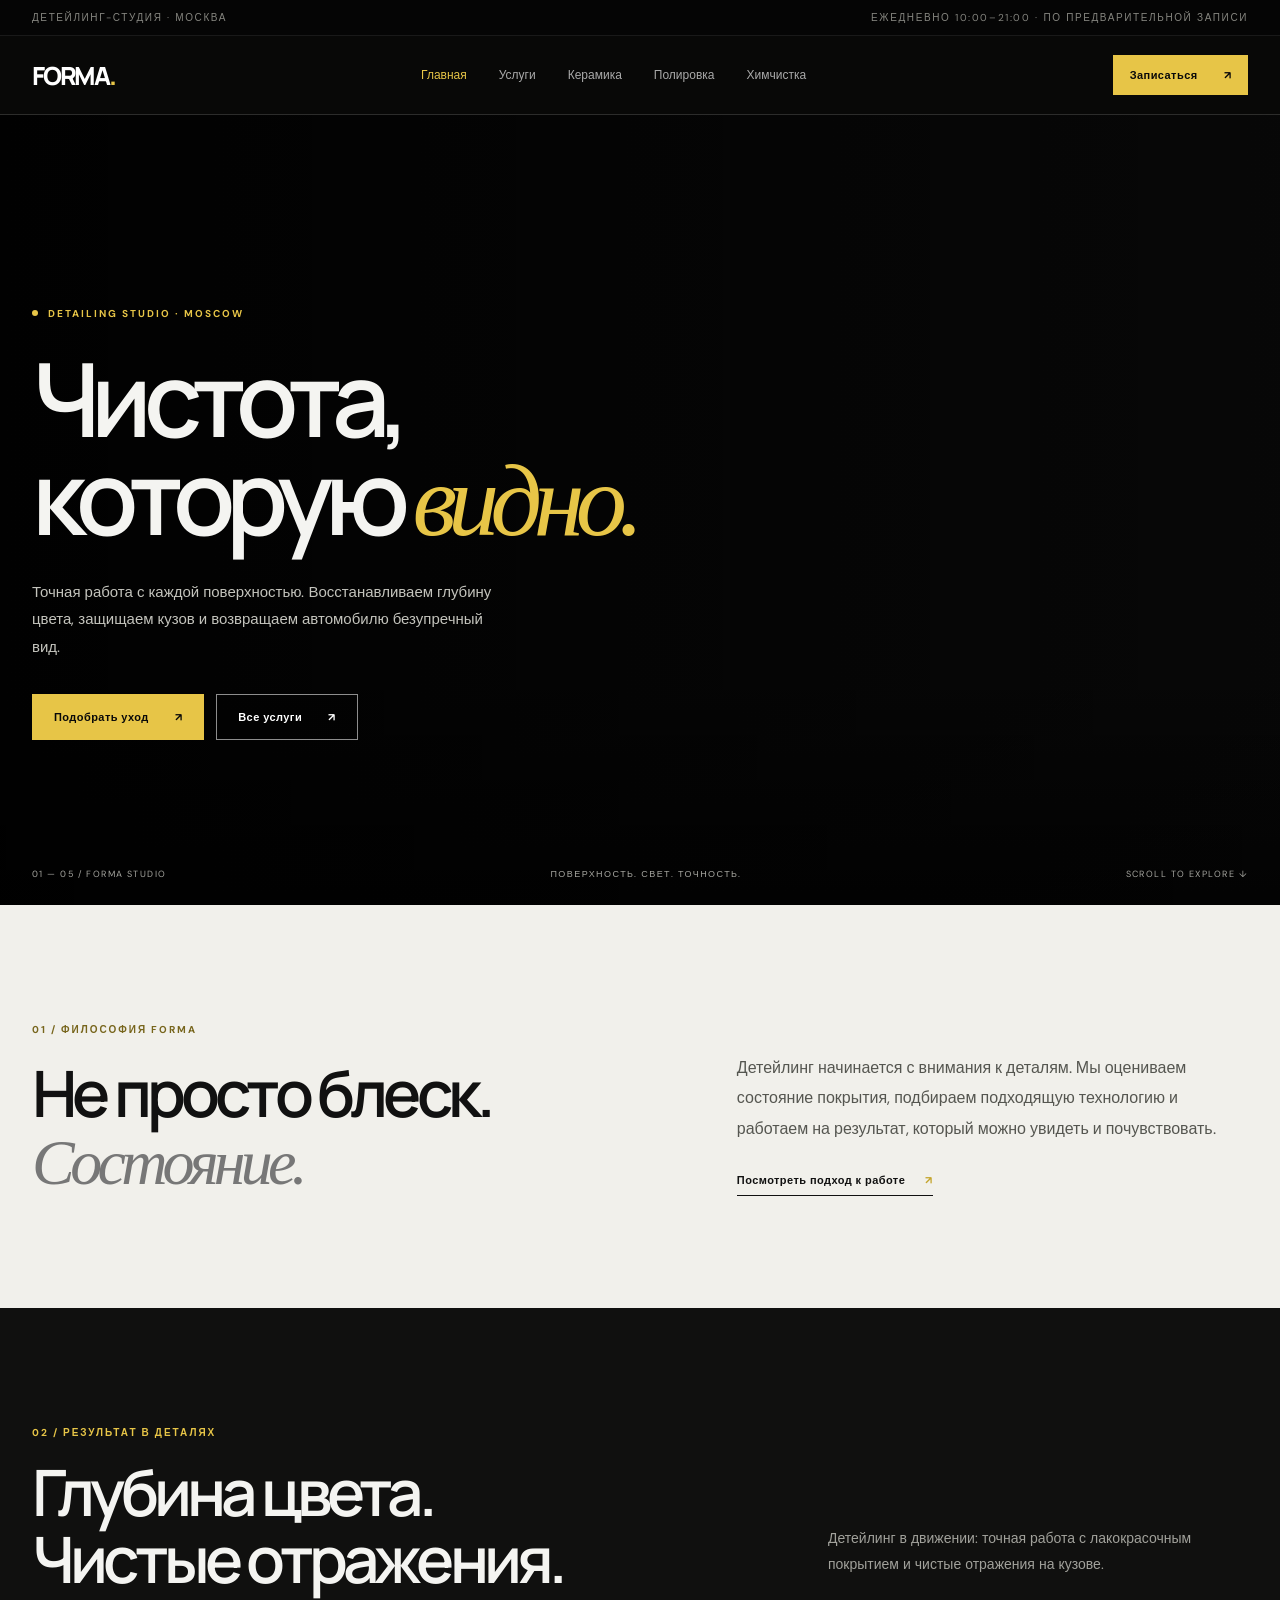
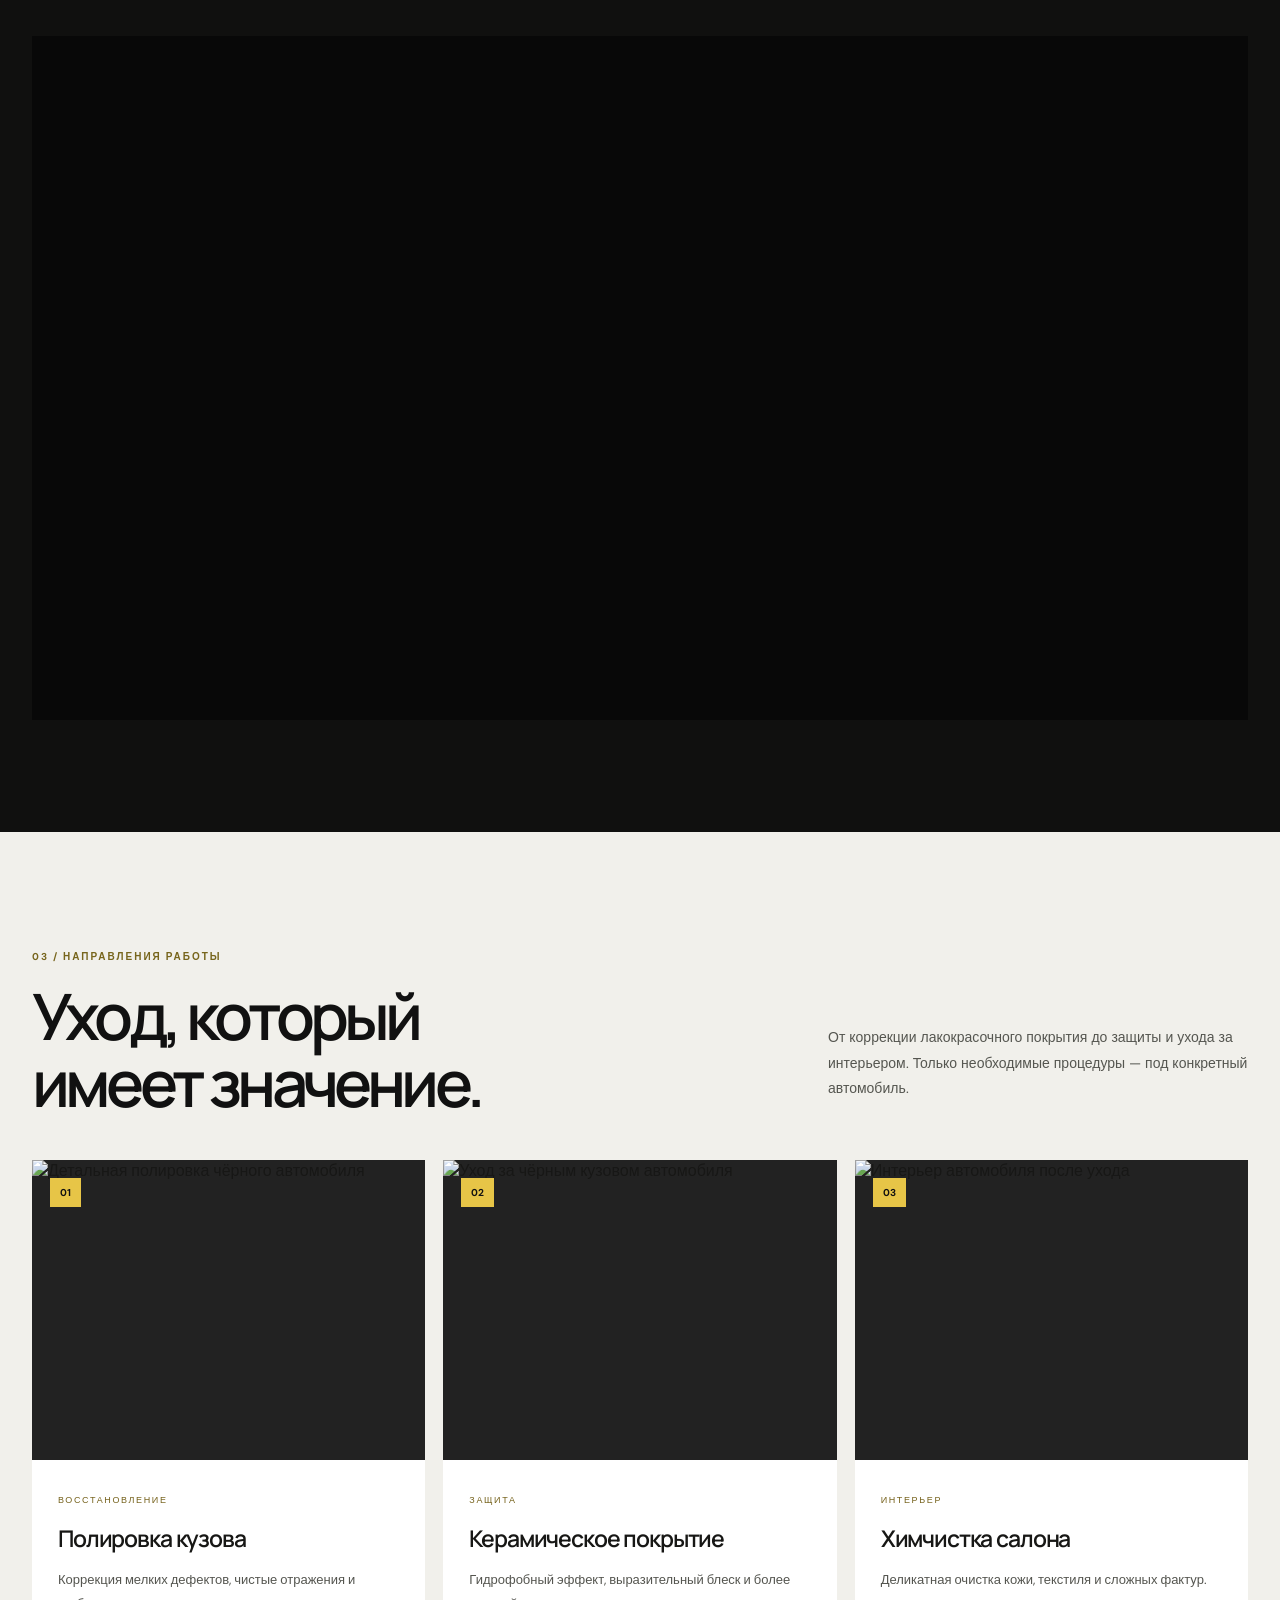
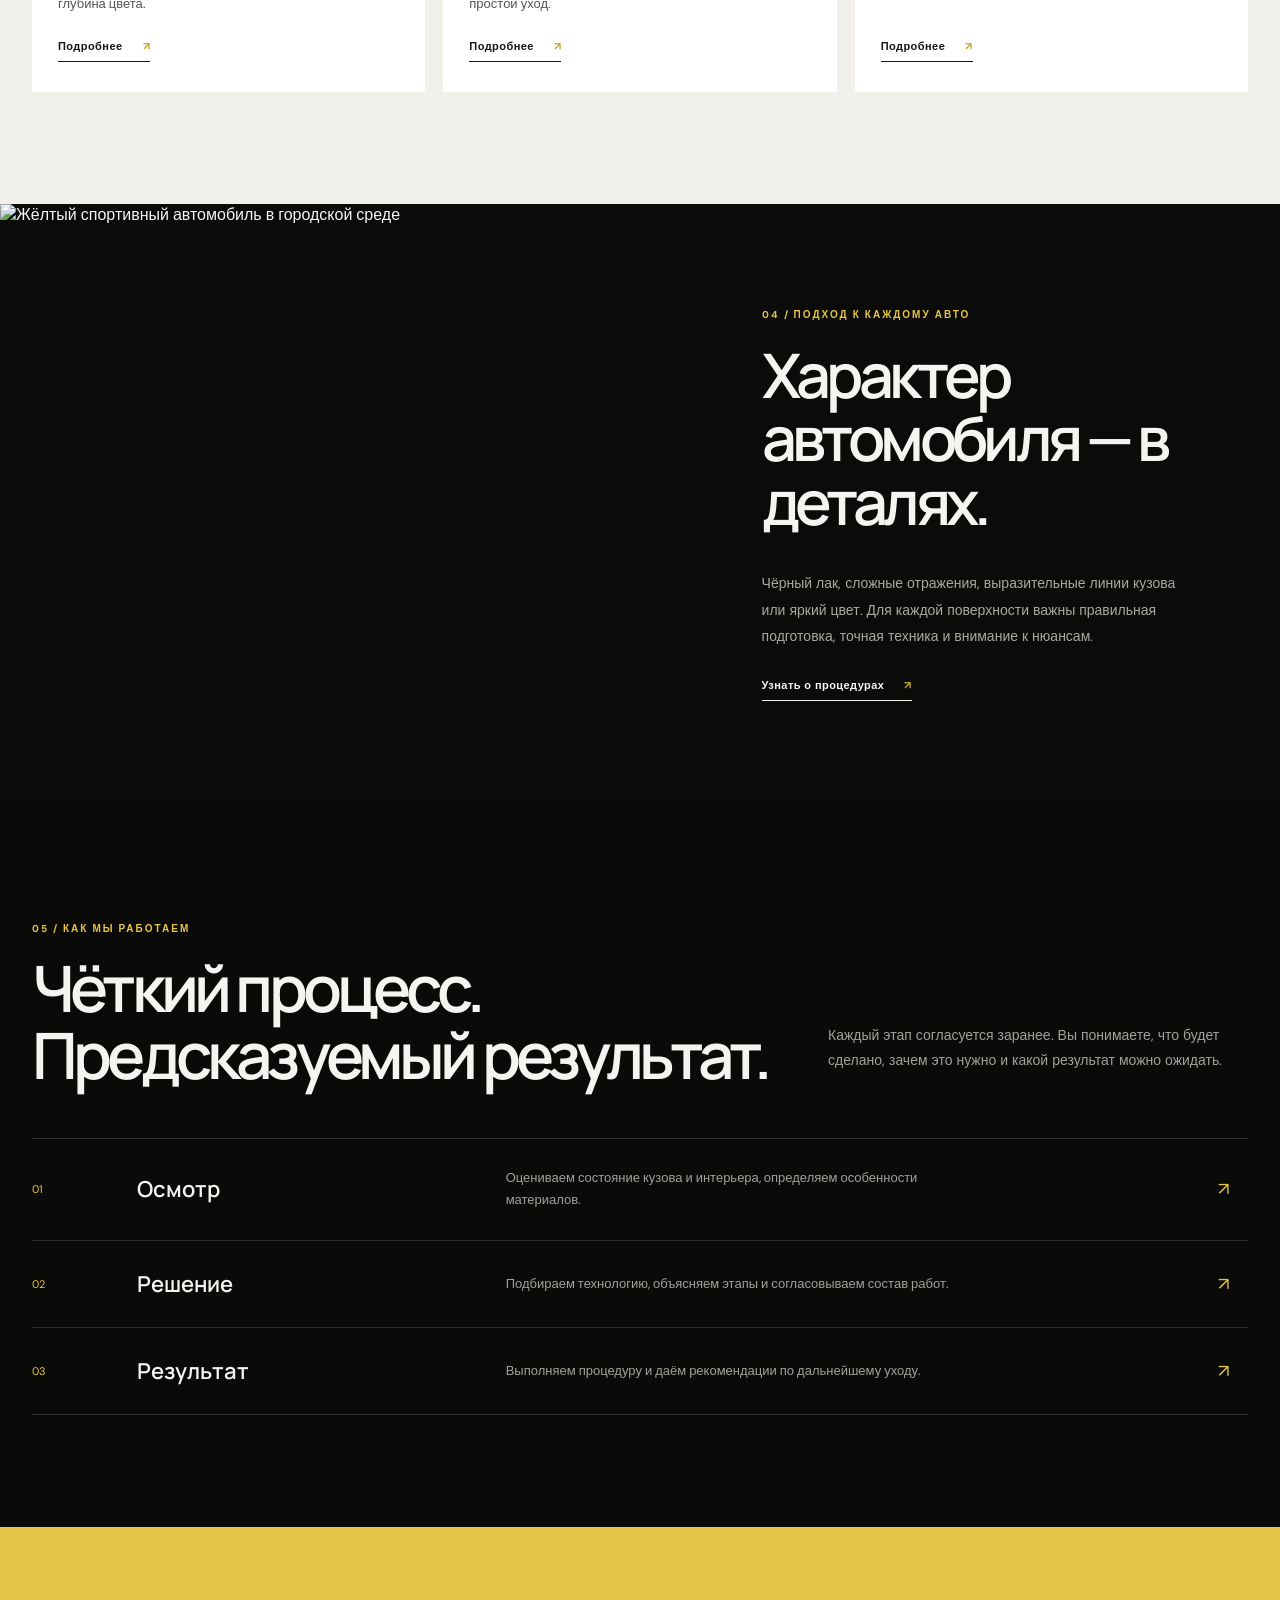
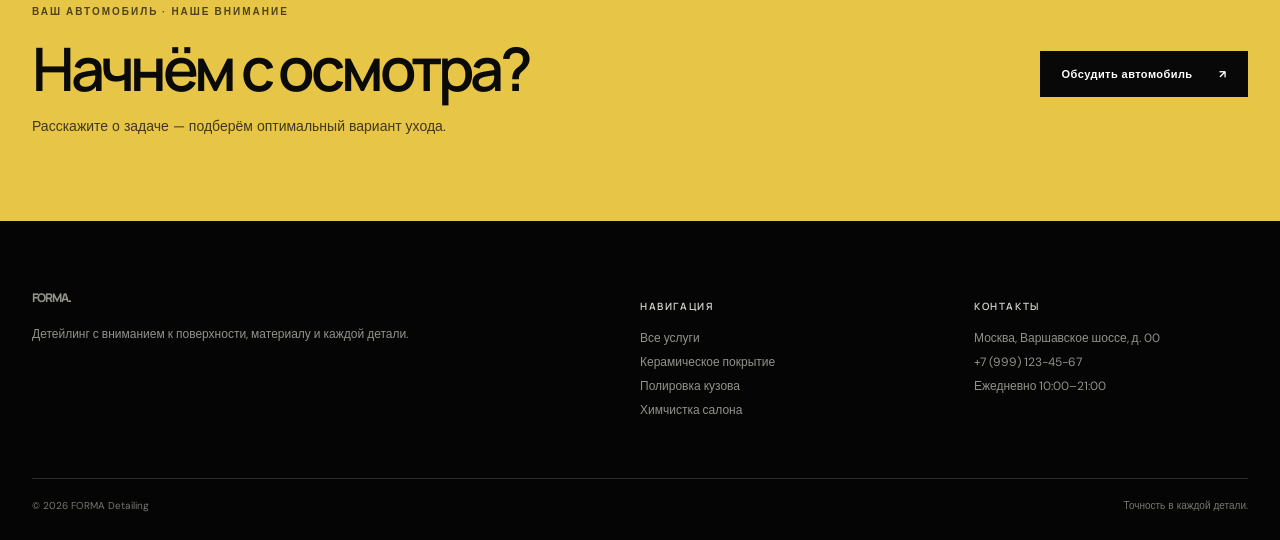
==== commit 70394935: "Replace YouTube embed with clean looping MP4 video" ====
--- a/index.html
+++ b/index.html
@@ -9,7 +9,7 @@
   <link rel="preconnect" href="https://fonts.googleapis.com">
   <link rel="preconnect" href="https://fonts.gstatic.com" crossorigin>
   <link href="https://fonts.googleapis.com/css2?family=DM+Sans:wght@400;500;600;700&family=Manrope:wght@400;500;600;700;800&display=swap" rel="stylesheet">
-  <link rel="stylesheet" href="assets/css/style.css?v=20261126-5">
+  <link rel="stylesheet" href="assets/css/style.css?v=20261126-6">
 </head>
 <body>
   <div class="topline"><div class="container"><span>Детейлинг-студия · Москва</span><span>Ежедневно 10:00–21:00 · По предварительной записи</span></div></div>
@@ -51,18 +51,13 @@
       <div class="container">
         <div class="section-head">
           <div><span class="eyebrow">02 / РЕЗУЛЬТАТ В ДЕТАЛЯХ</span><h2>Глубина цвета.<br>Чистые отражения.</h2></div>
-          <p class="section-intro">Финишный результат детейлинга Porsche 911 GT3 RS — в движении, свете и деталях кузова.</p>
+          <p class="section-intro">Детейлинг в движении: точная работа с лакокрасочным покрытием и чистые отражения на кузове.</p>
         </div>
         <div class="result-video">
-          <iframe
-            src="https://www.youtube-nocookie.com/embed/EA1SuZkHWUs?autoplay=1&amp;mute=1&amp;loop=1&amp;playlist=EA1SuZkHWUs&amp;controls=0&amp;playsinline=1&amp;rel=0&amp;iv_load_policy=3"
-            title="Porsche GT3 RS — autodetailing and car wrapping, GRAB FILM"
-            loading="lazy"
-            allow="autoplay; encrypted-media; picture-in-picture; fullscreen"
-            referrerpolicy="strict-origin-when-cross-origin"
-            allowfullscreen></iframe>
+          <video autoplay muted loop playsinline preload="metadata" disablepictureinpicture>
+            <source src="https://videos.pexels.com/video-files/6159183/6159183-hd_1920_1080_30fps.mp4" type="video/mp4">
+          </video>
         </div>
-        <div class="result-credit"><span>ВИДЕО: GRAB FILM · PORSCHE GT3 RS</span><a href="https://www.youtube.com/watch?v=EA1SuZkHWUs" target="_blank" rel="noopener noreferrer">Оригинальный ролик на YouTube ↗</a></div>
       </div>
     </section>
 
--- a/assets/css/style.css
+++ b/assets/css/style.css
@@ -240,3 +240,14 @@
 .card h3{color:#171715}
 .card p{color:#555650}
 .card .text-link{color:#171715}
+
+
+/* Cinematic Porsche result video section */
+.result-section{background:#10100f;color:#f4f4f1}
+.result-video{position:relative;width:100%;aspect-ratio:16/9;min-height:360px;max-height:690px;overflow:hidden;background:#080808}
+.result-video iframe{position:absolute;inset:0;width:100%;height:100%;border:0}
+.result-credit{display:flex;justify-content:space-between;align-items:center;gap:20px;margin-top:15px;color:#85857e;font-size:9px;letter-spacing:.14em}
+.result-credit a{color:#c9c9c2;text-decoration:none;border-bottom:1px solid rgba(255,255,255,.25);padding-bottom:4px}
+.result-credit a:hover{color:var(--accent);border-color:var(--accent)}
+@media(max-width:560px){.result-video{min-height:240px;aspect-ratio:16/9}.result-credit{align-items:flex-start;flex-direction:column;gap:10px}}
+@media(prefers-reduced-motion:reduce){.result-video iframe{display:none}.result-video{background:#080808 url("https://i.ytimg.com/vi/EA1SuZkHWUs/maxresdefault.jpg") center/cover no-repeat}}
